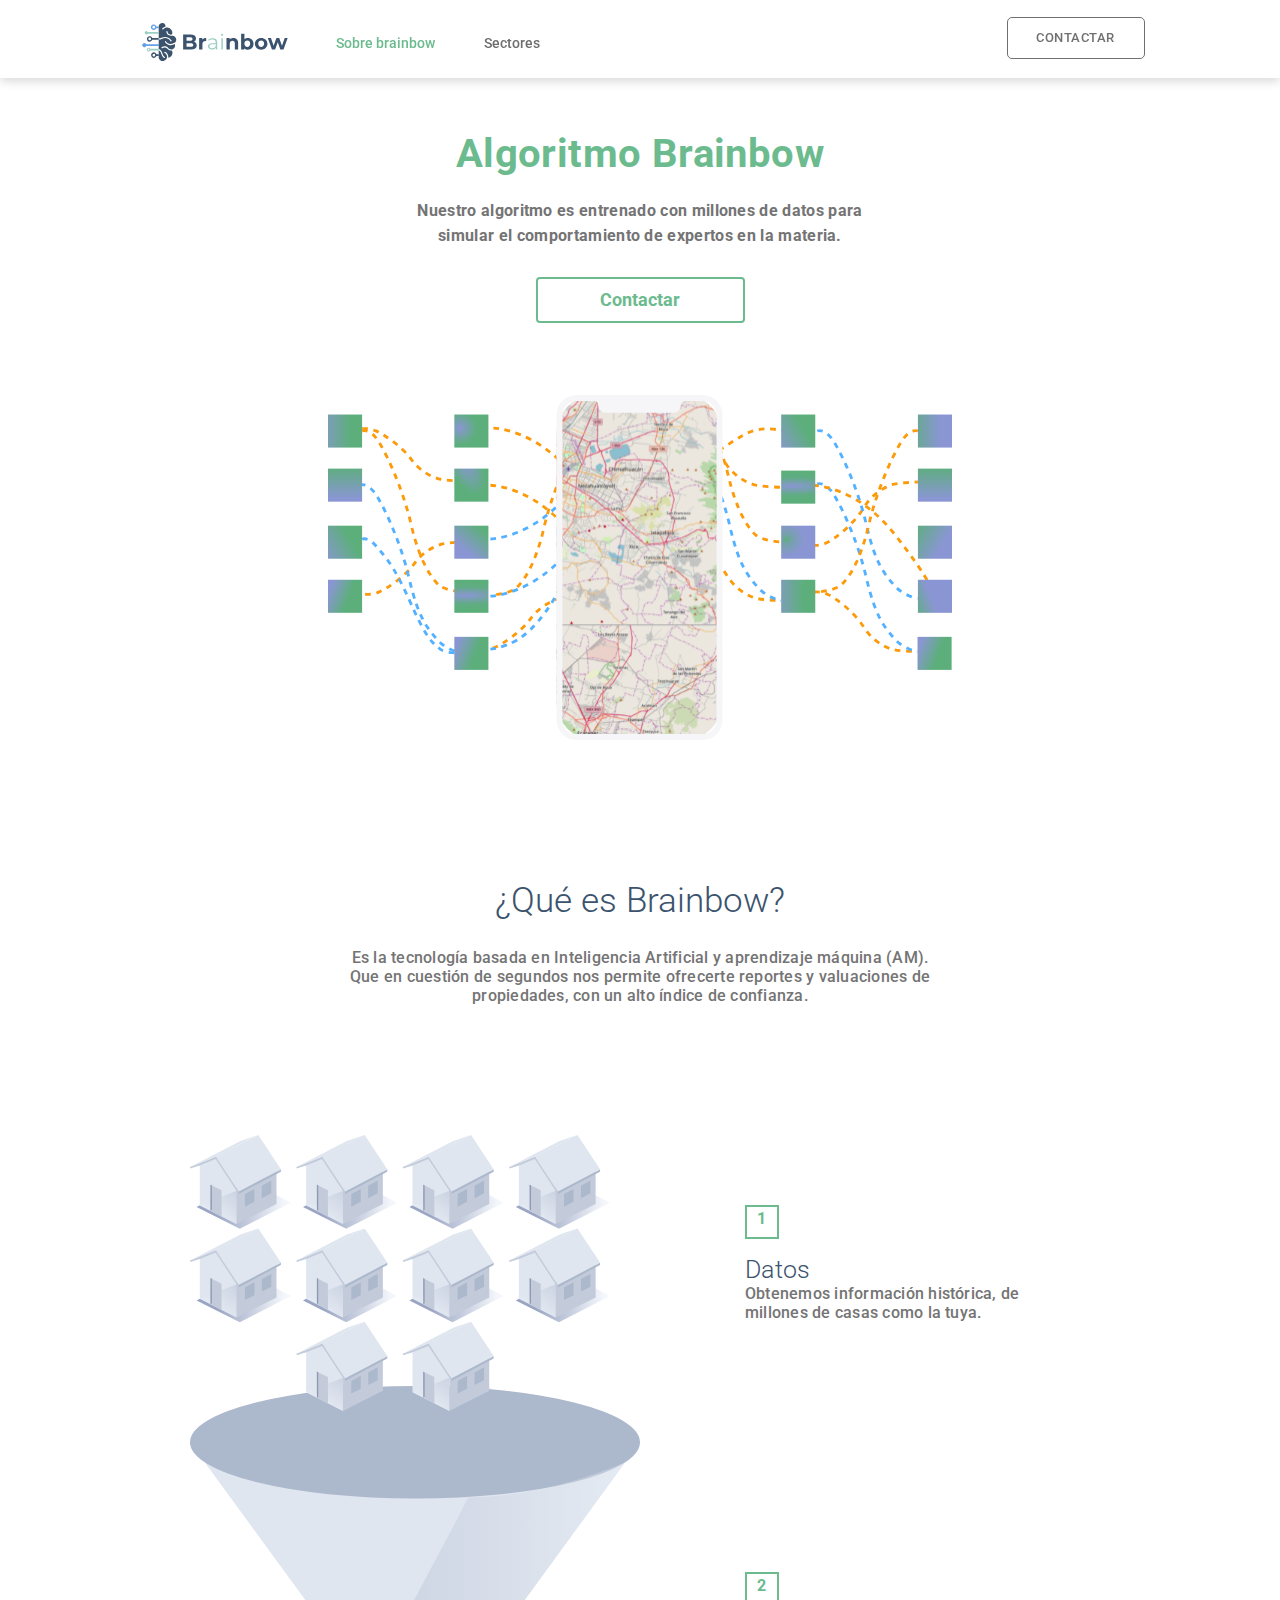
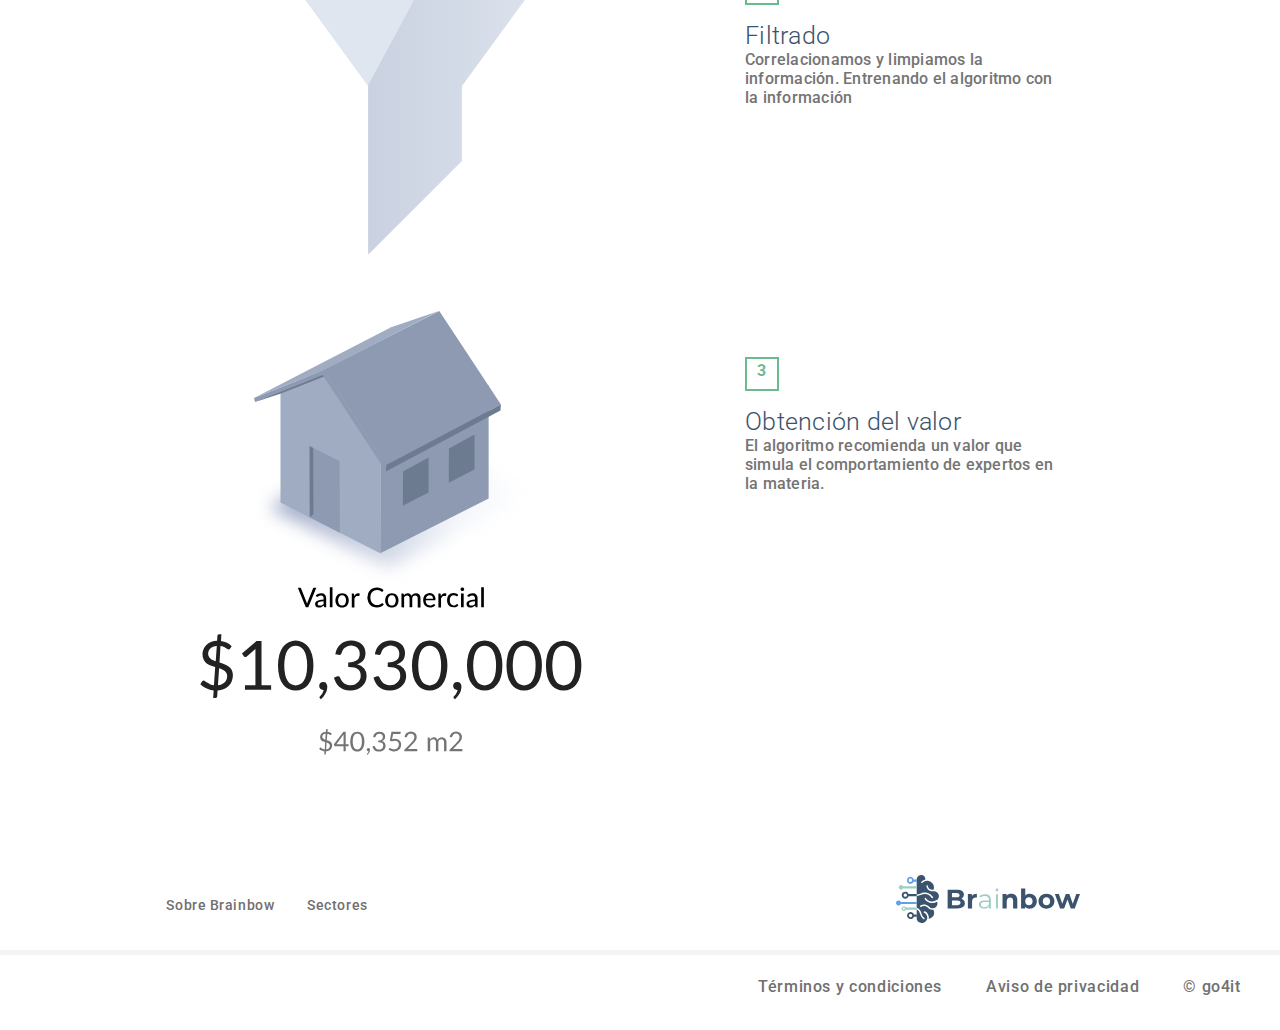
==== about.html @ 10ae3e59 "Quitar comas" ====
﻿<!DOCTYPE html>
<html lang="en">
  <head>

    <title>Brainbow</title>
      <link rel="icon" href="img/logo_iconob.ico">

    <!-- Required meta tags -->
    <meta charset="utf-8">
    <meta name="viewport" content="width=device-width, initial-scale=1, shrink-to-fit=no">

    <!-- Bootstrap CSS -->
    <link rel="stylesheet" href="https://maxcdn.bootstrapcdn.com/bootstrap/4.0.0/css/bootstrap.min.css" integrity="sha384-Gn5384xqQ1aoWXA+058RXPxPg6fy4IWvTNh0E263XmFcJlSAwiGgFAW/dAiS6JXm" crossorigin="anonymous">
    <link rel="stylesheet" href="css/about.css">
    <link href="https://fonts.googleapis.com/css?family=Roboto:300,500,700&display=swap" rel="stylesheet">
    <link href="https://fonts.googleapis.com/icon?family=Material+Icons" rel="stylesheet">

    <!-- Optional JavaScript -->
    <!-- jQuery first, then Popper.js, then Bootstrap JS -->
    <script src="https://code.jquery.com/jquery-3.2.1.slim.min.js" integrity="sha384-KJ3o2DKtIkvYIK3UENzmM7KCkRr/rE9/Qpg6aAZGJwFDMVNA/GpGFF93hXpG5KkN" crossorigin="anonymous"></script>
    <script src="https://cdnjs.cloudflare.com/ajax/libs/popper.js/1.12.9/umd/popper.min.js" integrity="sha384-ApNbgh9B+Y1QKtv3Rn7W3mgPxhU9K/ScQsAP7hUibX39j7fakFPskvXusvfa0b4Q" crossorigin="anonymous"></script>
    <script src="https://maxcdn.bootstrapcdn.com/bootstrap/4.0.0/js/bootstrap.min.js" integrity="sha384-JZR6Spejh4U02d8jOt6vLEHfe/JQGiRRSQQxSfFWpi1MquVdAyjUar5+76PVCmYl" crossorigin="anonymous"></script>
    <script type="text/javascript" src="js/brainbow.js"></script>

  </head>
  <body>
    <nav class="navbar navbar-expand-lg tamaño-renglon-1">
        <a href="index.html"><img src="img/logo_brainbow.svg" class="img-responsive navbar-brand logo"></a>
        <button class="btn navbar-toggler boton-menu" type="button" data-toggle="collapse" data-target="#navbarCollapsible">
        <i class="material-icons"> menu </i>
        </button>
        <div class="collapse navbar-collapse" id="navbarCollapsible">
          <ul class="navbar-nav  menu">
            <li class="nav-item posicion-item">
              <a href="about.html" class="nav-link  texto-menu t1m text-nowrap" style="color:#6CBB8E;">Sobre <span class="tmbl">brainbow</span></a>
            </li>
            <li class="nav-item posicion-item">
              <a href="sectores.html" class="nav-link texto-menu text-nowrap">Sectores <span class="t2mi tmbl">empresariales</span></a>
            </li>
            <a href="contacto.html" class="contactar">Contactar</a>
            <img src="img/logo_brainbow_blanco.png" class="logo-blanco">
            <button class="btn boton2-menu" role="link" onclick="window.location='contacto.html'">CONTACTAR</button>
          </ul>
        </div>
    </nav>

    <div class="container contenedor">
      <div class="row text-center">
        <div class="col-xs-12 col-sm-12 col-md-12 col-lg-12 col-xl-12">
          <p class="texto1-about">Algoritmo Brainbow</p>
          <p class="texto2-about">Nuestro algoritmo es entrenado con millones de datos para simular el comportamiento de expertos en la materia.</p>
          <button id="boton1-about" class="btn boton1-about" role="link" onclick="window.location='contacto.html'">Contactar</button>
        </div>
        <div class="col-xs-12 col-sm-12 col-md-12 col-lg-12 col-xl-12 pl-1 pr-1">
          <img src="img/algoritmo1.svg" class="img-responsive imagen1-about">
          <img src="img/algoritmo2.svg" class="img-responsive imagen1-2-about">
        </div>
        <div class="col-xs-12 col-sm-12 col-md-12 col-lg-12 col-xl-12">
          <p class="texto3-about">¿Qué es Brainbow?</p>
          <p class="texto4-about">Es la tecnología basada en Inteligencia Artificial y aprendizaje máquina (AM). Que en cuestión de segundos nos permite ofrecerte reportes y valuaciones de propiedades, con un alto índice de confianza.</p>
        </div>
        <div class="row" style="width:100%; margin-top:114px;">
          <div class="col-lg-6 col-md-6 col-sm-12 columna1">
            <img src="img/Recurso29.svg" class="img-responsive imagen2-about">
            <img src="img/Recurso28.svg" class="img-responsive imagen2-2-about">
            <img src="img/Recurso30.svg" class="img-responsive imagen3-about">
            <img src="img/Recurso27.svg" class="img-responsive imagen3-2-about">
            <img src="img/Recurso26.svg" class="img-responsive imagen4-about">
          </div>
          <div class="col-lg-6 col-md-6 col-sm-12 columna2">
            <p class="num-about">1</p>
            <p class="textonum"><span class="titulonum">Datos<br></span>Obtenemos información histórica, de millones de casas como la tuya.</p>
            <p class="num-about">2</p>
            <p class="textonum txn3"><span class="titulonum">Filtrado<br></span>Correlacionamos y limpiamos la información. Entrenando el algoritmo con la información</p>
            <p class="num-about">3</p>
            <p class="textonum txn4" style="margin-bottom:0;"><span class="titulonum">Obtención del valor<br></span>El algoritmo recomienda un valor que simula el comportamiento de expertos en la materia.</p>
          </div>
        </div>
      </div>
    </div>

    <div class="seccion7">
      <a href="about.html" class="texto1-seccion7 links-footer">Sobre Brainbow</a>
      <a href="sectores.html" class="texto2-seccion7 links-footer">Sectores</a>
      <a href="index.html" class="logo-seccion7"><img src="img/logo_brainbow.svg"></a>
    </div>

    <footer class="footer-brainbow">
      <a href="index.html" class="texto1-footer links-footer">Términos y condiciones</a>
      <a href="https://go4it.mx/Aviso%20de%20Privacidad%20Devising%20Solutions%20SAPI%20de%20CV.PDF" class="texto2-footer links-footer">Aviso de privacidad</a>
      <a href="https://go4it.mx/" class="texto3-footer links-footer">© go4it</a>
    </footer>


  </body>
</html>
---- css/about.css ----
/*navegación*/

.tamaño-renglon-1{
  position: fixed;
  height: 78px;
  padding-top: 13px;
  width: 100%;
  z-index: 2010;
  background: #FFFFFF 0% 0% no-repeat padding-box;
  box-shadow: 0px 3px 10px #00000029;
  opacity: 1;
  padding-left: 19%;
}

.logo{
  margin-left: 19%;
  height: 48px;
  width: 158px;
  display: flex;
}


.menu{
  font-size: 14px;
  margin-left: 4%;
  padding-bottom: 4px;
}

.texto-menu{
  color:#6E6E6E;
  margin-top: 3px;
  padding-right: 33px;
  font-family: 'Roboto', sans-serif;
  font-weight: 500;
}

.texto-menu:hover{
  color: #6CBB8E;
}

.texto-menu:active{
  color: #707070;
}

.texto-menu:focus{
  text-decoration: underline;
  color: #6CBB8E;
}

.nav-seleccion{
  color: #C7624A;
}

.nav-seleccion:hover{
  color: #C7624A;
}

.posicion-item{
  margin-top: 5px;
  padding-right: 33px;
}

.boton-menu{
  position: absolute;
  left: 10%;
}

.boton2-menu{
  position: absolute;
  margin-left: 39%;
  border: 1px solid #707070;
  border-radius: 5px;
  width: 138px;
  height: 42px;
  text-align: center;
  letter-spacing: 0.52px;
  color: #707070;
  text-transform: uppercase;
  opacity: 1;
  background: #FFFFFF 0% 0% no-repeat padding-box;
  font-size: 13px;
  font-family: 'Roboto', sans-serif;
  font-weight: 500;
}

.boton2-menu:hover{
  background: #DEDEDE 0% 0% no-repeat padding-box;
  color: #707070;
}

.boton2-menu:active{
  background: #FFFFFF 0% 0% no-repeat padding-box;
  border: 1px solid #707070;
}

.boton2-menu:focus{
  background: #FFFFFF 0% 0% no-repeat padding-box;
  border: 2px solid #6CBB8E;
}

.contactar{
  display: none;
}

.logo-blanco{
  display: none;
}

/*contenedor*/

.contenedor{
  max-width: 900px;
  padding-top: 130px;
}

.texto1-about{
  font-size: 40px;
  font-family: 'Roboto', sans-serif;
  font-weight: 700;
  letter-spacing: 0.4px;
  line-height: 47px;
  color: #6CBB8E;
  opacity: 1;
}

.texto2-about{
  font-size: 16px;
  font-family: 'Roboto', sans-serif;
  font-weight: 700;
  letter-spacing: 0.32px;
  line-height: 25px;
  color: #747474;
  opacity: 1;
  padding-left: 200px;
  padding-right: 200px;
  margin-top: 21px;
}

.boton1-about{
  width: 209px;
  height: 46px;
  border: 2px solid #6CBB8E;
  border-radius: 4px;
  background-color: white;
  font-size: 18px;
  font-weight: 700;
  font-family: 'Roboto', sans-serif;
  line-height: 10px;
  letter-spacing: 0;
  color: #6CBB8E;
  margin-top: 13px;
  opacity: 1;
}

.boton1-about:hover{
  background: #6CBB8E 0% 0% no-repeat padding-box;
  color: #FFFFFF;
}

.boton1-about:active{
  background: #FFFFFF 0% 0% no-repeat padding-box;
  border: 2px solid #6CBB8E;
  color: #6CBB8E;
}

.boton1-about:focus{
  border: 2px solid #6CBB8E;
  background: #FFFFFF 0% 0% no-repeat padding-box;
  color: #6CBB8E;
}

.imagen1-about{
  height: 345px;
  margin-top: 72px;
}


.texto3-about{
  font-size: 35px;
  font-family: 'Roboto', sans-serif;
  font-weight: 300;
  line-height: 50px;
  letter-spacing: 0;
  color: #3B536D;
  margin-top: 136px;
  opacity: 1;
}

.texto4-about{
  font-size: 16px;
  font-family: 'Roboto', sans-serif;
  font-weight: 500;
  line-height: 19px;
  letter-spacing: 0.24px;
  color: #747474;
  padding-left: 130px;
  padding-right: 130px;
  margin-top: 22px;
  opacity: 1;
}

.imagen2-about{
  position: static;
  width: 100%;
  z-index: 2001;
}

.imagen3-about{
  position: absolute;
  width: 100%;
  margin-top: -25px;
  z-index: -1;
}

.imagen4-about{
  width: 100%;
  margin-top: 500px;
  margin-bottom: 100px;
}

.num-about{
  border: 2px solid #6CBB8E;
  text-align: center;
  font-size: 16px;
  font-weight: 700;
  font-family: 'Roboto', sans-serif;
  line-height: 23px;
  letter-spacing: 0;
  color: #6CBB8E;
  width: 33.5px;
  height: 33.5px;
  opacity: 1;
}

.titulonum{
  text-align: left;
  font-size: 25px;
  font-weight: 300;
  font-family: 'Roboto', sans-serif;
  line-height: 29px;
  letter-spacing: 0.25px;
  color: #3B536D;
  opacity: 1;
}

.textonum{
  text-align: left;
  font-size: 16px;
  font-weight: 500;
  font-family: 'Roboto', sans-serif;
  line-height: 19px;
  letter-spacing: 0.24px;
  color: #747474;
  opacity: 1;
  margin-bottom: 250px;
}

.columna2{
  padding-left: 120px;
  margin-top:70px;
  padding-right: 10px;
}

.imagen1-2-about{
  display: none;
}

.imagen2-2-about{
  display: none;
}

.imagen3-2-about{
  display: none;
}

/*seccion7*/

.seccion7{
  position: static;
  height: 80px;
  border-bottom: solid 5px;
  border-color: #F2F5F4;
}

.texto1-seccion7{
  position: absolute;
  margin-left: 21%;
  margin-top: 20px;
  font-size:14px;
  font-weight: 500;
  font-family: 'Roboto', sans-serif;
  letter-spacing: 0.56px;
  color: #707070;
  opacity: 1;
  z-index: 2001;
}

.texto2-seccion7{
  position: absolute;
  margin-left: 30%;
  margin-top: 20px;
  font-size:14px;
  font-weight: 500;
  font-family: 'Roboto', sans-serif;
  letter-spacing: 0.56px;
  color: #707070;
  opacity: 1;
  z-index: 2002;
}

.logo-seccion7{
  margin-left: 66%;
  margin-top: 20px;
  height: 48px;
  width: 158px;
  display: flex;

}

/*footer*/

.footer-brainbow{
  position: static;
  height: 75px;
  padding-top: 20px;
  padding-left: 1020px;
}

.texto1-footer{
  font-size: 16px;
  font-family: 'Roboto', sans-serif;
  font-weight: 500;
  letter-spacing: 0.64px;
  color: #707070;
  opacity: 1;
  margin-right: 40px;
}

.texto2-footer{
  font-size: 16px;
  font-family: 'Roboto', sans-serif;
  font-weight: 500;
  letter-spacing: 0.64px;
  color: #707070;
  opacity: 1;
  margin-right: 40px;
  text-decoration: none;
}

.texto3-footer{
  font-size: 16px;
  font-family: 'Roboto', sans-serif;
  font-weight: 500;
  letter-spacing: 0.64px;
  color: #707070;
  opacity: 1;
}

.links-footer:hover{
  color: #6CBB8E;
}

.links-footer:active{
  color: #707070;
  text-decoration: none;
}

.links-footer:focus{
  text-decoration: underline;
  color: #6CBB8E;
}


@media only screen and (max-width:1919px) and (min-width:992px){

  /*navegación*/

  .tamaño-renglon-1{
    padding-left: 9%;
  }

  .logo{
    margin-left: 12%;
  }

  .boton-menu{
    position: absolute;
    left: 50%;
  }

  .t2mi{
    display: none;
  }

  .boton2-menu{
    margin-left: 53%;
    border: 1px solid #707070;
    border-radius: 5px;
    width: 138px;
    height: 42px;
  }

  .contactar{
    display: none;
  }

  .logo-blanco{
    display: none;
  }

  /*contenedor*/

  .imagen1-2-about{
    display: none;
  }

  .imagen2-2-about{
    display: none;
  }

  .imagen3-2-about{
    display: none;
  }

  /*seccion7*/

  .seccion7{
    position: static;
    height: 80px;
    border-bottom: solid 5px;
    border-color: #F2F5F4;
  }

  .texto1-seccion7{
    position: absolute;
    margin-left: 13%;
    margin-top: 20px;
    font-size:14px;
    font-weight: 500;
    font-family: 'Roboto', sans-serif;
    letter-spacing: 0.56px;
    color: #707070;
    opacity: 1;
    z-index: 2001;
  }

  .texto2-seccion7{
    position: absolute;
    margin-left: 24%;
    margin-top: 20px;
    font-size:14px;
    font-weight: 500;
    font-family: 'Roboto', sans-serif;
    letter-spacing: 0.56px;
    color: #707070;
    opacity: 1;
    z-index: 2002;
  }

  .logo-seccion7{
    margin-left: 70%;
    margin-top: 20px;
    height: 48px;
    width: 158px;
    display: flex;

  }

  /*footer*/

  .footer-brainbow{
    padding-left: 758px;
  }

}


@media only screen and (max-width:991px) and (min-width:576px){

  /*navegación*/

  .tamaño-renglon-1{
    padding-left: 10%;
  }

  .logo{
    margin-left: 0%;
  }

  .menu{
    position: absolute;
    margin-left: -80px;
    margin-right: 30px;
    margin-top: 11px;
    background-color: #203348;
    width: 100vh;
    min-height: 100vh;
  }

  .texto-menu{
    padding-right: 0;
    font-family: 'Rubik', sans-serif;
    font-weight: 300;
    font-size: 33px;
    margin-left: 175px;
    margin-top: 30px;
    letter-spacing: 0.35px;
    color: #FFFFFF;
  }

  .t1m{
    margin-top: 200px;
  }

  .tmbl{
    font-weight: 700;
  }



  .boton-menu{
    left: 80%;
  }


  .icono-bm{
    color: #747474;
    width: 20px;
    height: 20px;
  }

  .icono-bc{
    color: #747474;
    width: 20px;
    height: 20px;
  }

  .boton2-menu{
    display: none;
  }

  .contactar{
    display: block;
    text-align: left;
    text-decoration: underline;
    font-size: 35px;
    font-family: 'Roboto', sans-serif;
    font-weight: 300;
    letter-spacing: 0.35px;
    color: #FFFFFF;
    margin-left: 175px;
    margin-top: 32px;
    opacity: 1;
  }

  .logo-blanco{
    display: block;
    width: 142px;
    height: 70px;
    margin-left: 320px;
    margin-top: 300px;
  }

  /*contenedor*/

  .columna1{
    padding-left: 100px;
  }

  .columna2{
    padding-left: 140px;
    margin-top:0px;
    padding-right: 25px;
  }

  .imagen3-about{
    position: absolute;
    width: 80%;
    margin-top: -25px;
    z-index: -1;
    margin-left: -70px;
  }

  .imagen4-about{
    width: 70%;
    margin-top: 420px;
    margin-bottom: 100px;
  }

  .textonum{
    margin-bottom: 120px;
  }

  .imagen2-2-about{
    display: none;
  }

  .imagen3-2-about{
    display: none;
  }

  .imagen1-2-about{
    display: none;
  }

  /*seccion7*/

  .seccion7{
    position: static;
    height: 80px;
    border-bottom: solid 5px;
    border-color: #F2F5F4;
  }

  .texto1-seccion7{
    position: absolute;
    margin-left: 12%;
    margin-top: 28px;
    font-size:14px;
    font-weight: 500;
    font-family: 'Roboto', sans-serif;
    letter-spacing: 0.56px;
    color: #707070;
    opacity: 1;
    z-index: 2001;
  }

  .texto2-seccion7{
    position: absolute;
    margin-left: 30%;
    margin-top: 28px;
    font-size:14px;
    font-weight: 500;
    font-family: 'Roboto', sans-serif;
    letter-spacing: 0.56px;
    color: #707070;
    opacity: 1;
    z-index: 2002;
  }

  .logo-seccion7{
    margin-left: 60%;
    margin-top: 21px;
    height: 38px;
    width: 141px;
    position: absolute;
  }


  /*footer*/

  .footer-brainbow{
    padding-left: 90px;
  }

}

@media only screen and (max-width:575px){

  .tamaño-renglon-1{
    height: 46px;
    padding-top: 4px;
    width: 100%;
    padding-left: 0;
  }

  .logo{
    margin-left: 12%;
    height: 43px;
    width: 100px;
  }

  .menu{
    margin-left: -5;
    margin-right: 30px;
    background-color: #203348;
    width: 100vh;
    min-height: 100vh;
  }

  .texto-menu{
    font-weight: 300;
    font-size: 20px;
    margin-left: 4%;
    margin-top: 10px;
    color: #FFFFFF;
  }

  .t1m{
    margin-top: 100px;
  }

  .t1mi{
    display: block;
  }

  .tmbl{
    font-weight: 700;
  }

  .boton-menu{
    position: absolute;
    left: 81%;
    margin-top: 4px;
    color: #747474;
  }


  .boton2-menu{
    display: none;
  }

  .contactar{
    display: block;
    text-align: left;
    text-decoration: underline;
    font-size: 20px;
    font-family: 'Roboto', sans-serif;
    font-weight: 300;
    letter-spacing: 0.35px;
    color: #FFFFFF;
    margin-left: 4%;
    margin-top: 20px;
    opacity: 1;
  }

  .logo-blanco{
    display: block;
    width: 135px;
    height: 70px;
    margin-left: 120px;
    margin-top: 300px;
  }

  /*contenedor*/

  .contenedor{
    position: relative;
    max-width: 100%;
    padding-top: 90px;
  }

  .texto1-about{
    font-size: 25px;
    letter-spacing: 0.25px;
    line-height: 29px;

  }

  .texto2-about{
    font-size: 14px;
    letter-spacing: 0.28px;
    line-height: 16px;
    padding-left: 20px;
    padding-right: 20px;
    margin-top: 21px;
  }

  .boton1-about{
    position: absolute;
    margin-top: 320px;
    margin-left: -100px;
  }

  .imagen1-about{
    display:none;
  }

  .imagen1-2-about{
    display: block;
    height: 240px;
    margin-top: 50px;
    margin-left: 40px;
  }


  .texto3-about{
    font-size: 20px;
    margin-top: 136px;
  }

  .texto4-about{
    font-size: 14px;
    line-height: 16px;
    letter-spacing: 0.21px;
    padding-left: 30px;
    padding-right: 30px;
    margin-top: 22px;
  }

  .imagen2-about{
    display: none;
  }

  .imagen3-about{
    display: none;
  }

  .imagen4-about{
    width: 40%;
    margin-top: 0px;
    margin-bottom: 100px;
  }

  .imagen2-2-about{
    display: block;
    width: 70%;
    margin-bottom: 250px;
    z-index: 2001;
    margin-left: 50px;
  }

  .imagen3-2-about{
    display: block;
    width: 70%;
    margin-top: 0px;
    margin-bottom: 250px;
    z-index: -1;
    margin-left: 50px;
  }

  .num-about{
    width: 33.5px;
    height: 33.5px;
    margin-left: 105px;
    opacity: 1;
  }

  .titulonum{
    text-align: center;
    font-size: 25px;
    font-weight: 300;
    font-family: 'Roboto', sans-serif;
    line-height: 29px;
    letter-spacing: 0.25px;
    color: #3B536D;
    opacity: 1;
  }

  .textonum{
    text-align: center;
    font-size: 16px;
    font-weight: 500;
    font-family: 'Roboto', sans-serif;
    line-height: 19px;
    letter-spacing: 0.24px;
    color: #747474;
    opacity: 1;
    margin-bottom: 340px;
  }

  .txn3{
    margin-bottom: 280px;
  }

  .columna2{
    position: absolute;
    padding-left: 80px;
    margin-top:155px;
    padding-right: 50px;
  }


  .columna1{
    margin-left: 45px;
    margin-bottom: 200px;
  }


  /*seccion7*/

  .seccion7{
    position: static;
    height: 170px;
    border-bottom: solid 5px;
    border-color: #F2F5F4;
  }

  .texto1-seccion7{
    position: absolute;
    margin-left: 9%;
    margin-top: 93px;
    font-size:14px;
    font-weight: 500;
    font-family: 'Roboto', sans-serif;
    letter-spacing: 0.56px;
    color: #707070;
    opacity: 1;
    z-index: 2001;
  }

  .texto2-seccion7{
    position: absolute;
    margin-left: 9%;
    margin-top: 125px;
    font-size:14px;
    font-weight: 500;
    font-family: 'Roboto', sans-serif;
    letter-spacing: 0.56px;
    color: #707070;
    opacity: 1;
    z-index: 2002;
  }

  .logo-seccion7{
    position: absolute;
    margin-left: -7%;
    margin-top: 29px;
    height: 48px;
    width: 141px;

  }



  /*footer*/

  .footer-brainbow{
    height: 170px;
    padding-left: 0px;
  }

  .texto1-footer{
    position: absolute;
    margin-right: 0;
    margin-left: 9%;
  }

  .texto2-footer{
    position: absolute;
    margin-right: 0;
    margin-left: 9%;
    margin-top: 30px;
  }

  .texto3-footer{
    font-size: 16px;
    font-family: 'Roboto', sans-serif;
    font-weight: 500;
    letter-spacing: 0.64px;
    color: #707070;
    opacity: 1;
  }

  .texto3-footer{
    position: absolute;
    margin-left: 75%;
    margin-top: 95px;
  }

}


@media only screen and (max-width:320px){

  .textonum{
    text-align: center;
    font-size: 16px;
    font-weight: 500;
    font-family: 'Roboto', sans-serif;
    line-height: 19px;
    letter-spacing: 0.24px;
    color: #747474;
    opacity: 1;
    margin-bottom: 300px;
  }

  .txn3{
    margin-bottom: 220px;
  }

  .columna2{
    margin-top: 120px;
  }

}
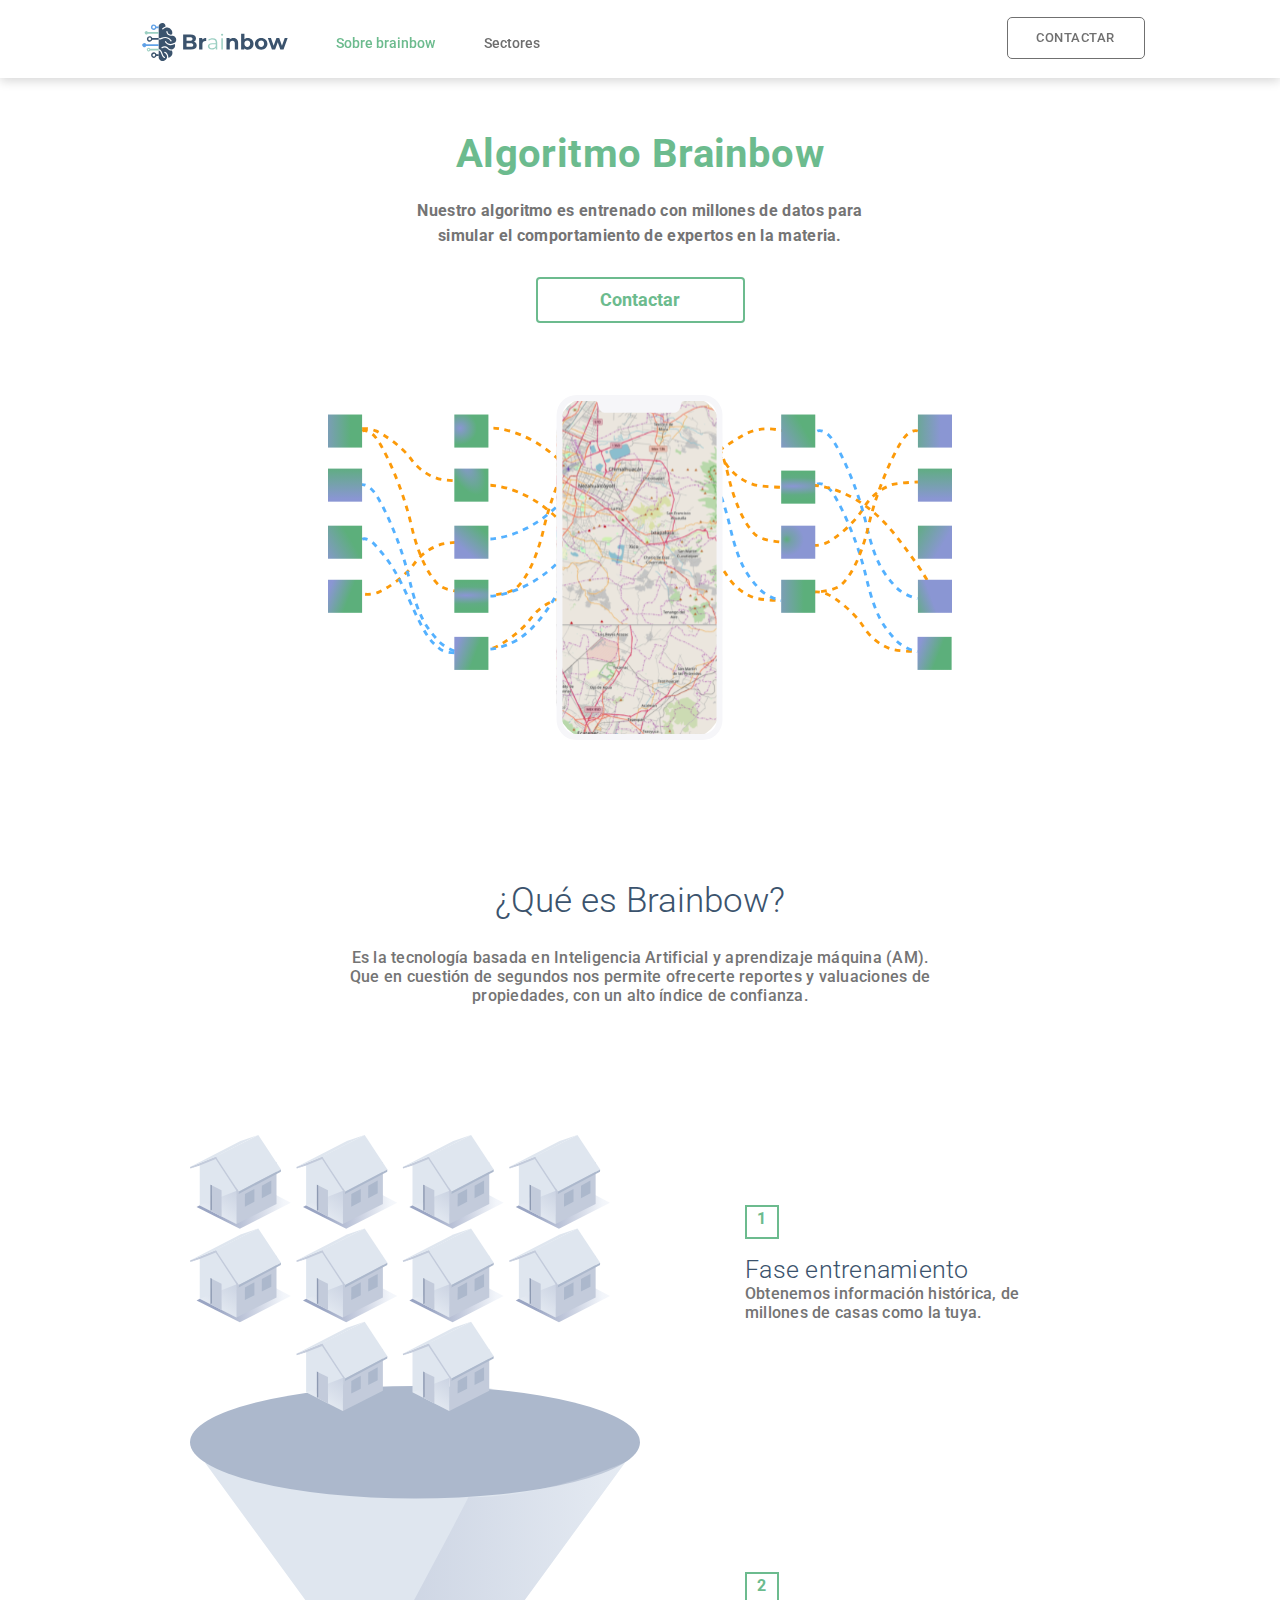
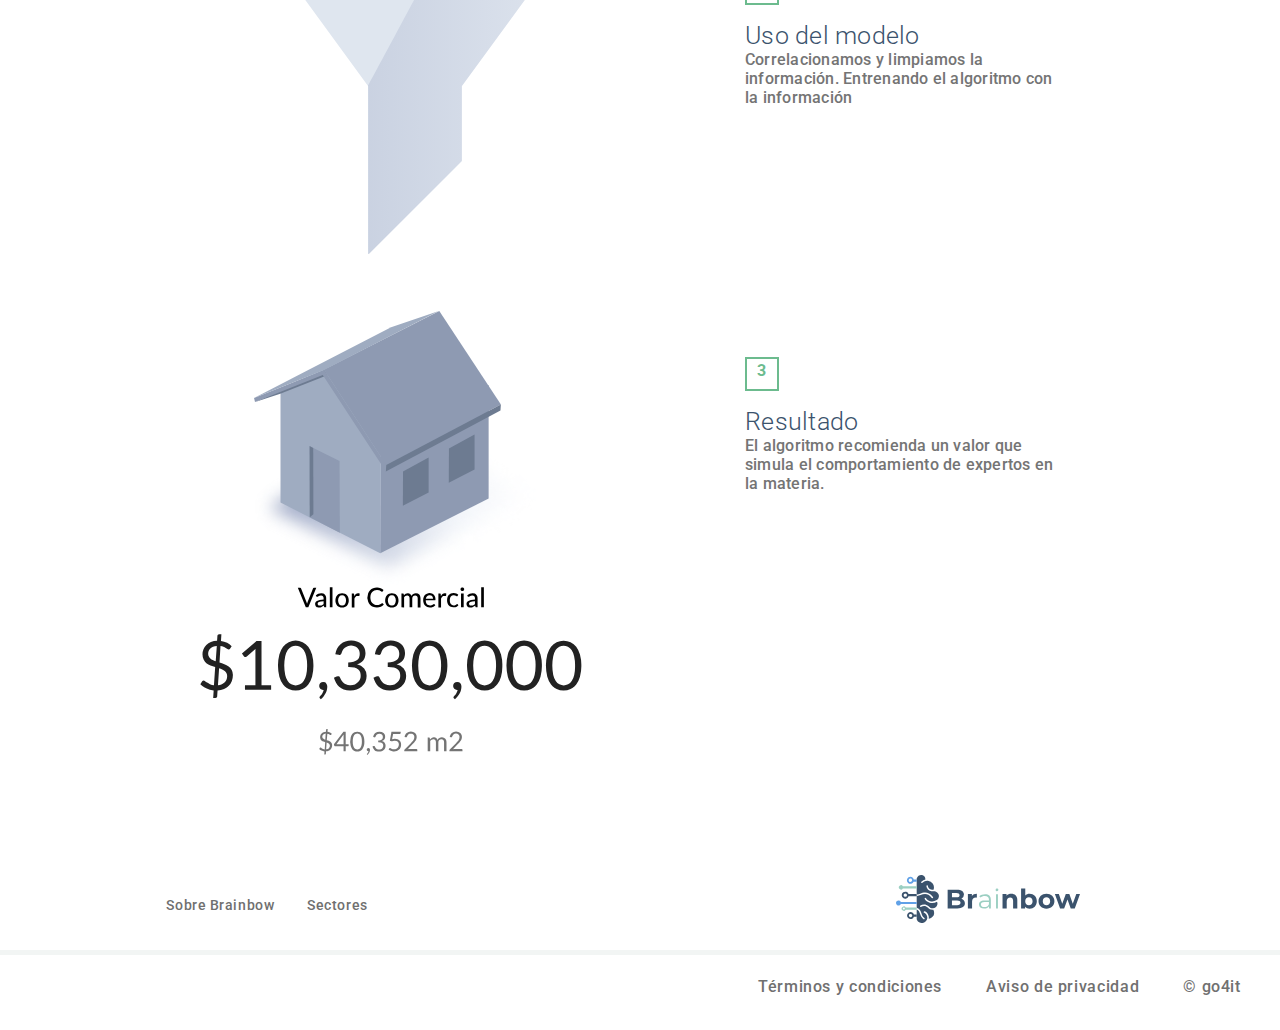
==== commit d1c61332: "Cambiar fases" ====
--- a/about.html
+++ b/about.html
@@ -69,11 +69,11 @@
           </div>
           <div class="col-lg-6 col-md-6 col-sm-12 columna2">
             <p class="num-about">1</p>
-            <p class="textonum"><span class="titulonum">Datos<br></span>Obtenemos información histórica, de millones de casas como la tuya.</p>
+            <p class="textonum"><span class="titulonum">Fase entrenamiento<br></span>Obtenemos información histórica, de millones de casas como la tuya.</p>
             <p class="num-about">2</p>
-            <p class="textonum txn3"><span class="titulonum">Filtrado<br></span>Correlacionamos y limpiamos la información. Entrenando el algoritmo con la información</p>
+            <p class="textonum txn3"><span class="titulonum">Uso del modelo<br></span>Correlacionamos y limpiamos la información. Entrenando el algoritmo con la información</p>
             <p class="num-about">3</p>
-            <p class="textonum txn4" style="margin-bottom:0;"><span class="titulonum">Obtención del valor<br></span>El algoritmo recomienda un valor que simula el comportamiento de expertos en la materia.</p>
+            <p class="textonum txn4" style="margin-bottom:0;"><span class="titulonum">Resultado<br></span>El algoritmo recomienda un valor que simula el comportamiento de expertos en la materia.</p>
           </div>
         </div>
       </div>
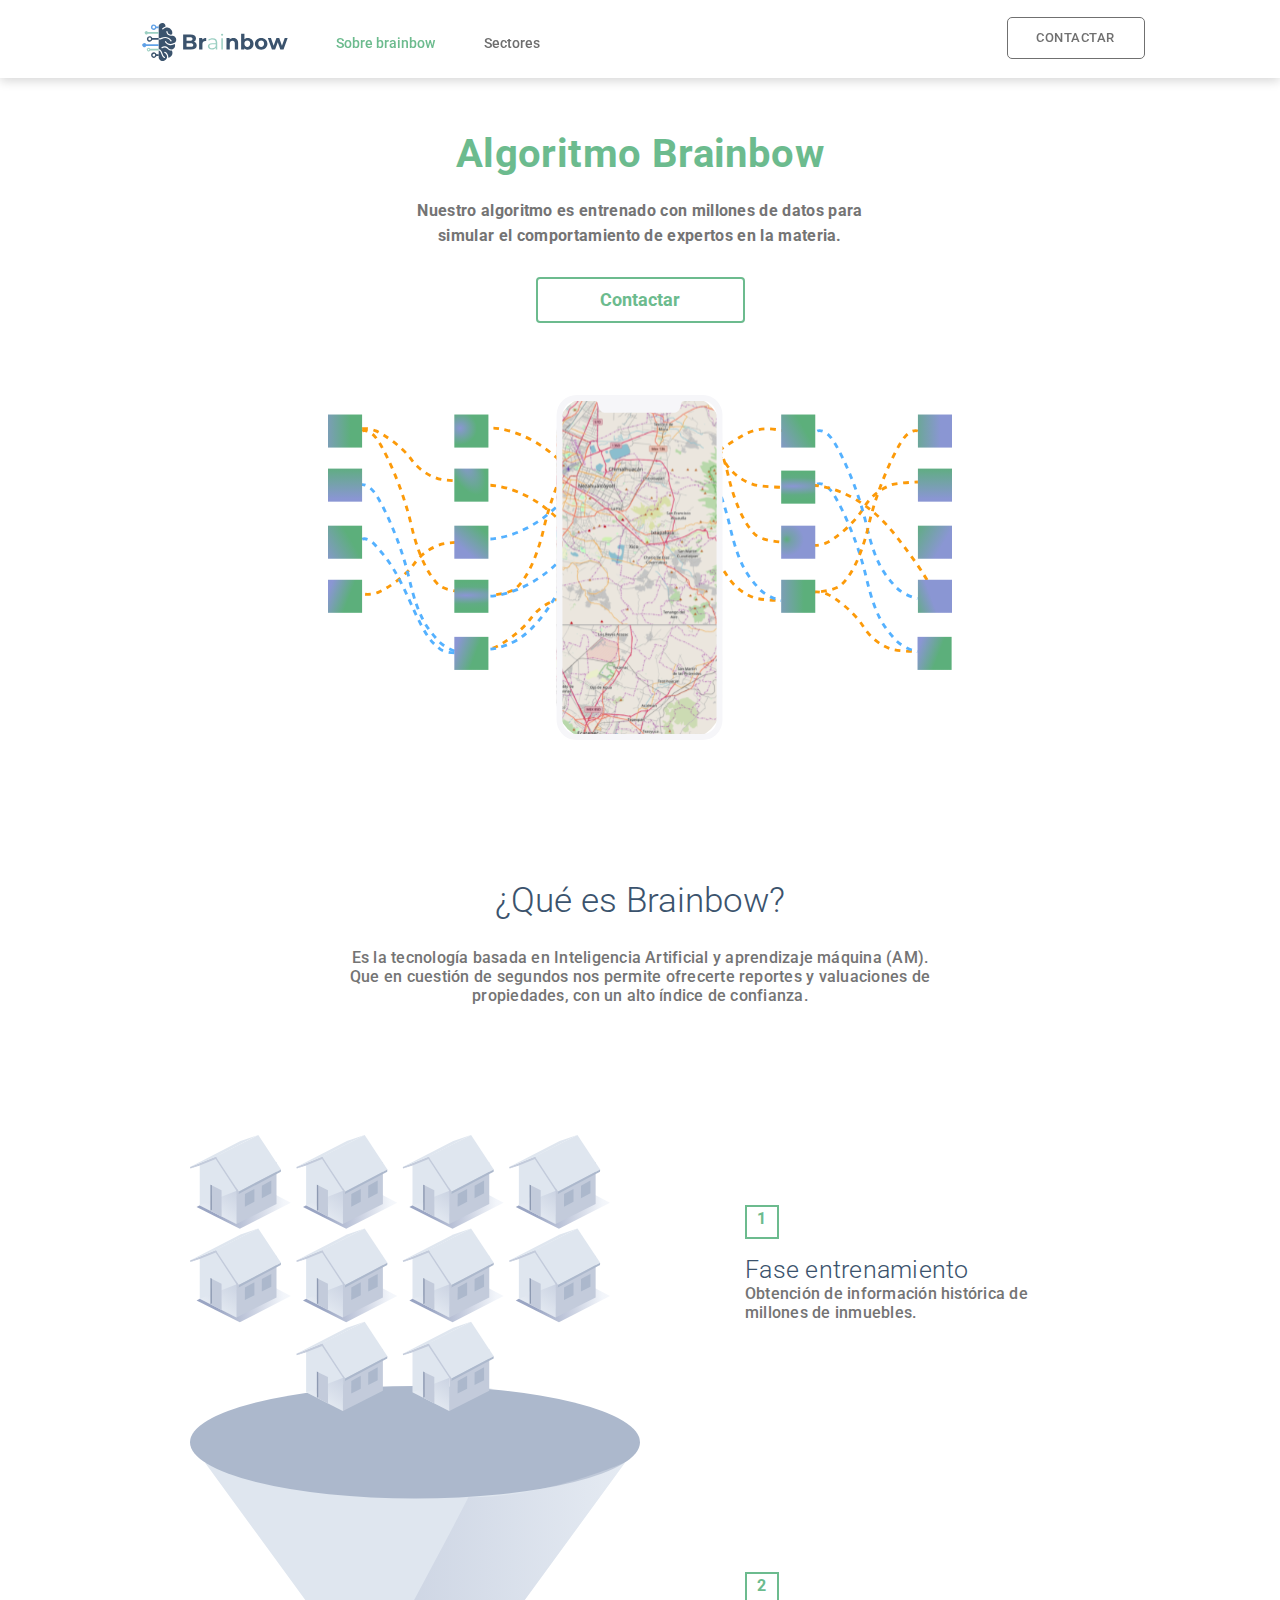
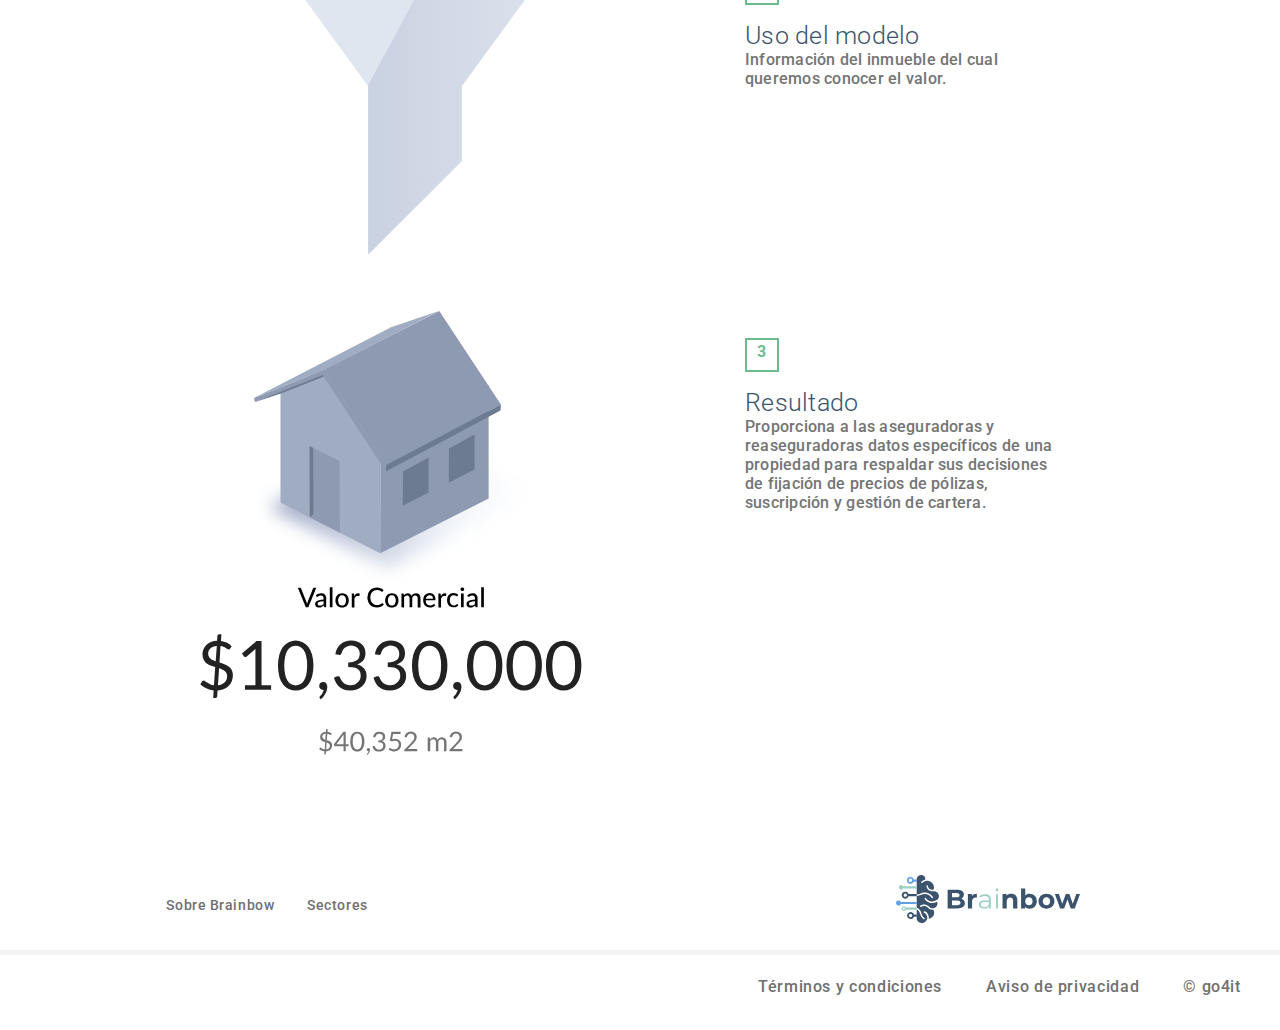
==== commit 57739f34: "Se cambió la descripción" ====
--- a/about.html
+++ b/about.html
@@ -69,11 +69,11 @@
           </div>
           <div class="col-lg-6 col-md-6 col-sm-12 columna2">
             <p class="num-about">1</p>
-            <p class="textonum"><span class="titulonum">Fase entrenamiento<br></span>Obtenemos información histórica, de millones de casas como la tuya.</p>
+            <p class="textonum"><span class="titulonum">Fase entrenamiento<br></span>Obtención de información histórica de millones de inmuebles.</p>
             <p class="num-about">2</p>
-            <p class="textonum txn3"><span class="titulonum">Uso del modelo<br></span>Correlacionamos y limpiamos la información. Entrenando el algoritmo con la información</p>
+            <p class="textonum txn3"><span class="titulonum">Uso del modelo<br></span>Información del inmueble del cual queremos conocer el valor.</p>
             <p class="num-about">3</p>
-            <p class="textonum txn4" style="margin-bottom:0;"><span class="titulonum">Resultado<br></span>El algoritmo recomienda un valor que simula el comportamiento de expertos en la materia.</p>
+            <p class="textonum txn4" style="margin-bottom:0;"><span class="titulonum">Resultado<br></span>Proporciona a las aseguradoras y reaseguradoras datos específicos de una propiedad para respaldar sus decisiones de fijación de precios de pólizas, suscripción y gestión de cartera.</p>
           </div>
         </div>
       </div>
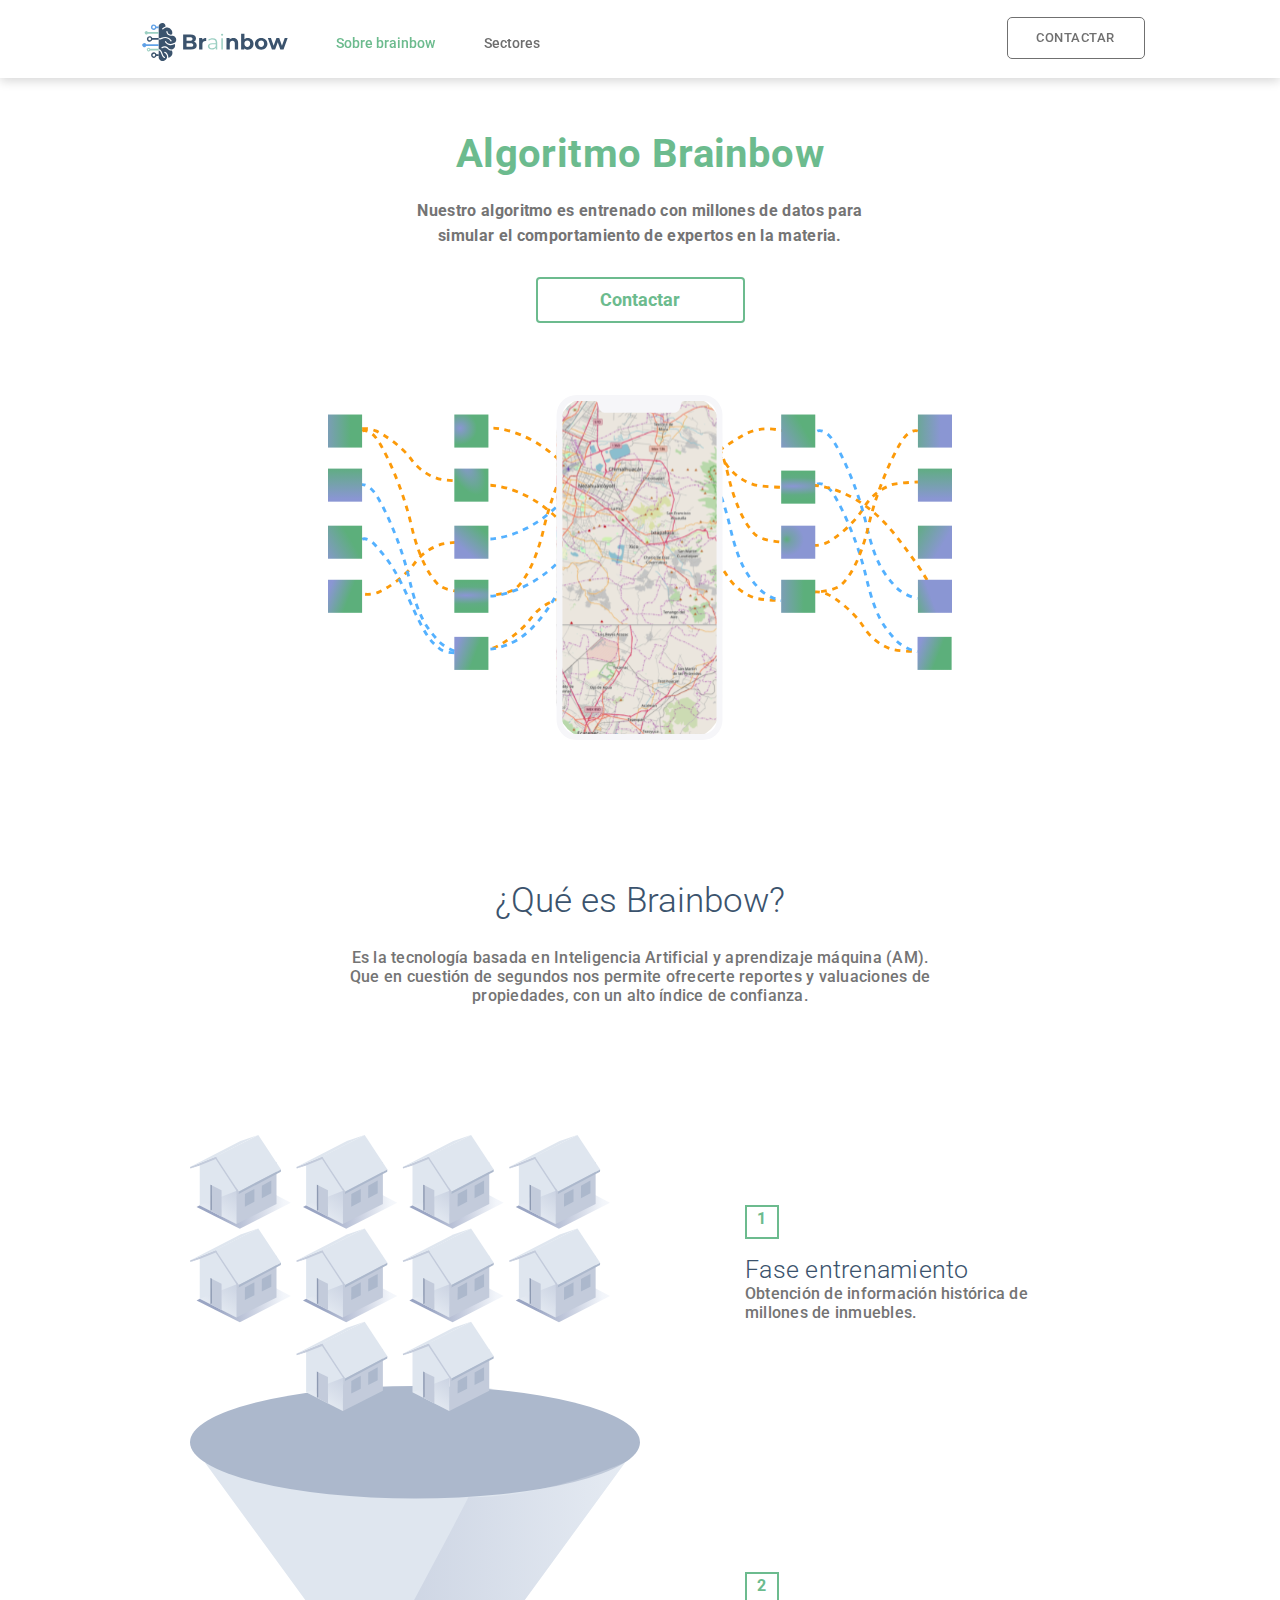
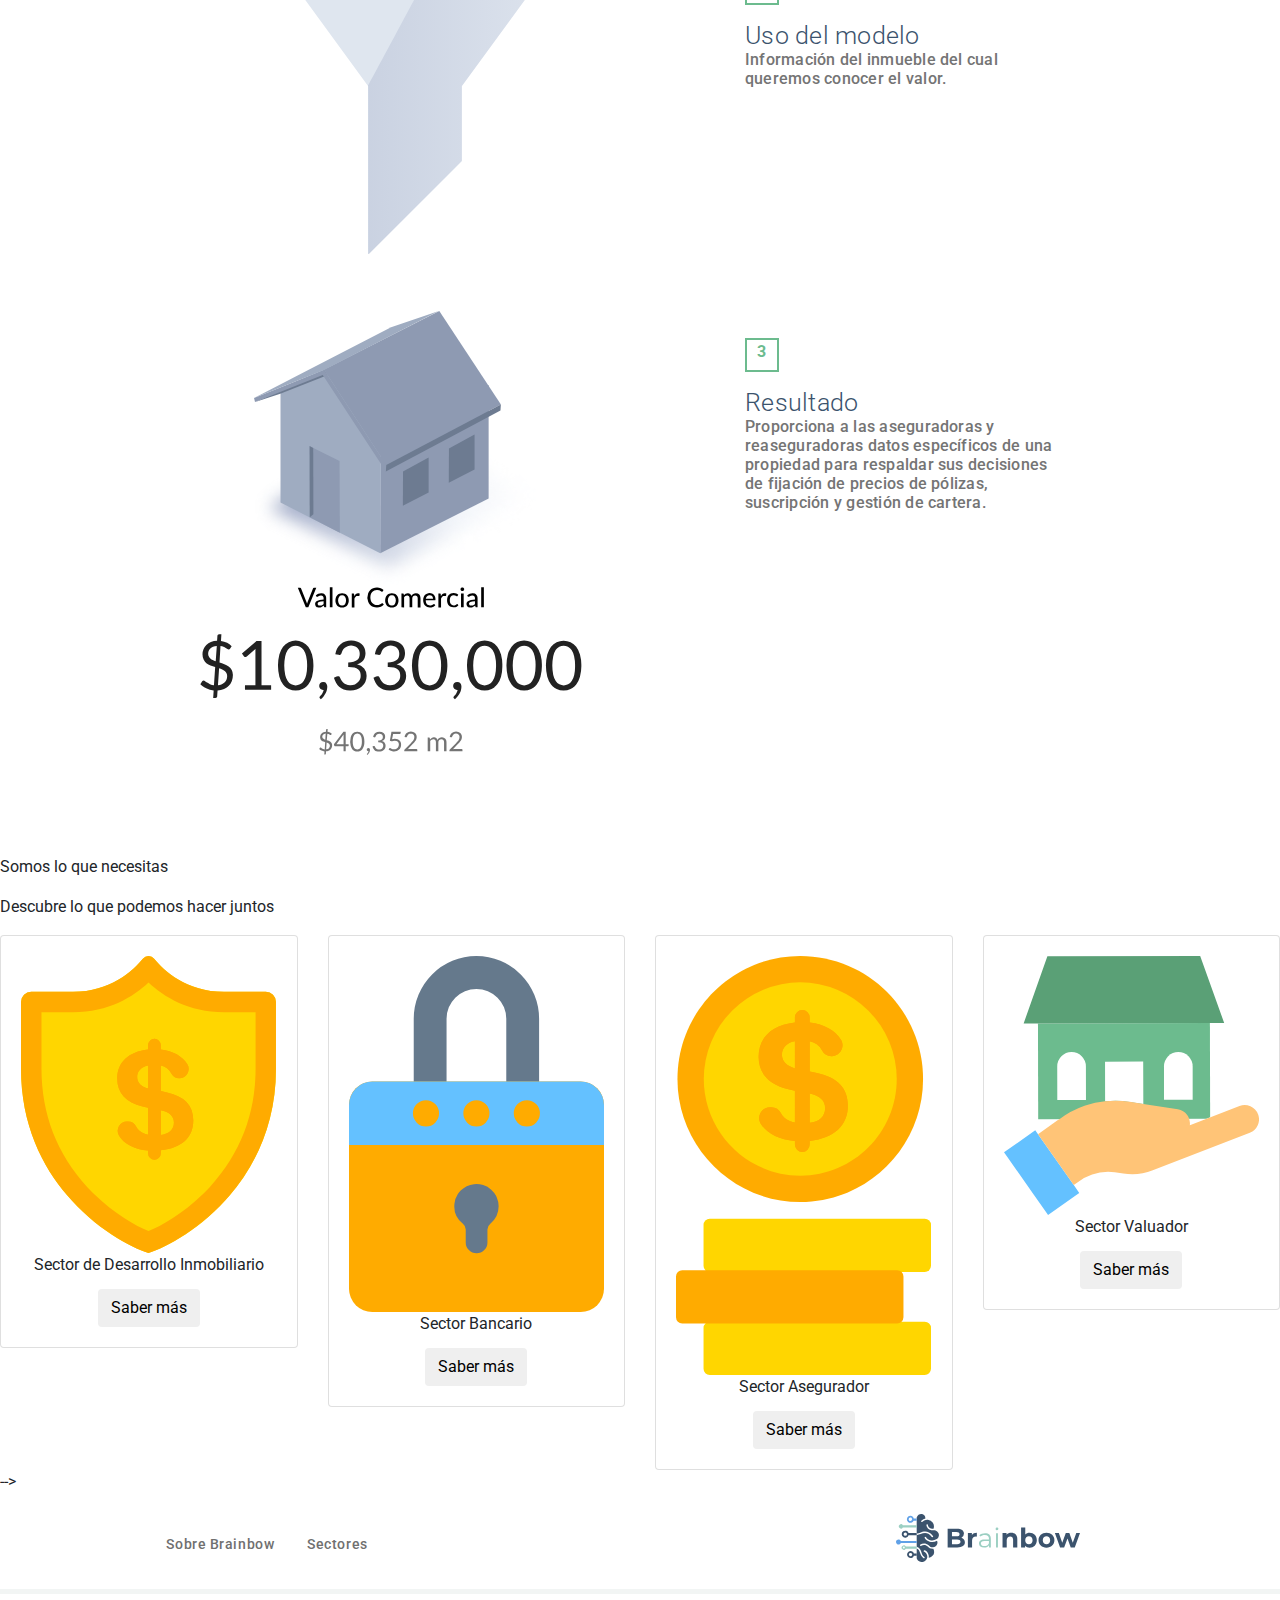
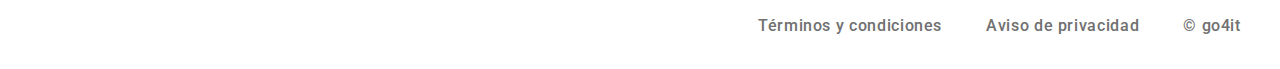
==== commit 83ea6e17: "Agrego footer en about" ====
--- a/about.html
+++ b/about.html
@@ -24,72 +24,119 @@
 
   </head>
   <body>
-    <nav class="navbar navbar-expand-lg tamaño-renglon-1">
-        <a href="index.html"><img src="img/logo_brainbow.svg" class="img-responsive navbar-brand logo"></a>
-        <button class="btn navbar-toggler boton-menu" type="button" data-toggle="collapse" data-target="#navbarCollapsible">
-        <i class="material-icons"> menu </i>
-        </button>
-        <div class="collapse navbar-collapse" id="navbarCollapsible">
-          <ul class="navbar-nav  menu">
-            <li class="nav-item posicion-item">
-              <a href="about.html" class="nav-link  texto-menu t1m text-nowrap" style="color:#6CBB8E;">Sobre <span class="tmbl">brainbow</span></a>
-            </li>
-            <li class="nav-item posicion-item">
-              <a href="sectores.html" class="nav-link texto-menu text-nowrap">Sectores <span class="t2mi tmbl">empresariales</span></a>
-            </li>
-            <a href="contacto.html" class="contactar">Contactar</a>
-            <img src="img/logo_brainbow_blanco.png" class="logo-blanco">
-            <button class="btn boton2-menu" role="link" onclick="window.location='contacto.html'">CONTACTAR</button>
-          </ul>
-        </div>
-    </nav>
+      <nav class="navbar navbar-expand-lg tamaño-renglon-1">
+          <a href="index.html"><img src="img/logo_brainbow.svg" class="img-responsive navbar-brand logo"></a>
+          <button class="btn navbar-toggler boton-menu" type="button" data-toggle="collapse" data-target="#navbarCollapsible">
+              <i class="material-icons"> menu </i>
+          </button>
+          <div class="collapse navbar-collapse" id="navbarCollapsible">
+              <ul class="navbar-nav  menu">
+                  <li class="nav-item posicion-item">
+                      <a href="about.html" class="nav-link  texto-menu t1m text-nowrap" style="color:#6CBB8E;">Sobre <span class="tmbl">brainbow</span></a>
+                  </li>
+                  <li class="nav-item posicion-item">
+                      <a href="sectores.html" class="nav-link texto-menu text-nowrap">Sectores <span class="t2mi tmbl">empresariales</span></a>
+                  </li>
+                  <a href="contacto.html" class="contactar">Contactar</a>
+                  <img src="img/logo_brainbow_blanco.png" class="logo-blanco">
+                  <button class="btn boton2-menu" role="link" onclick="window.location='contacto.html'">CONTACTAR</button>
+              </ul>
+          </div>
+      </nav>
 
-    <div class="container contenedor">
-      <div class="row text-center">
-        <div class="col-xs-12 col-sm-12 col-md-12 col-lg-12 col-xl-12">
-          <p class="texto1-about">Algoritmo Brainbow</p>
-          <p class="texto2-about">Nuestro algoritmo es entrenado con millones de datos para simular el comportamiento de expertos en la materia.</p>
-          <button id="boton1-about" class="btn boton1-about" role="link" onclick="window.location='contacto.html'">Contactar</button>
-        </div>
-        <div class="col-xs-12 col-sm-12 col-md-12 col-lg-12 col-xl-12 pl-1 pr-1">
-          <img src="img/algoritmo1.svg" class="img-responsive imagen1-about">
-          <img src="img/algoritmo2.svg" class="img-responsive imagen1-2-about">
-        </div>
-        <div class="col-xs-12 col-sm-12 col-md-12 col-lg-12 col-xl-12">
-          <p class="texto3-about">¿Qué es Brainbow?</p>
-          <p class="texto4-about">Es la tecnología basada en Inteligencia Artificial y aprendizaje máquina (AM). Que en cuestión de segundos nos permite ofrecerte reportes y valuaciones de propiedades, con un alto índice de confianza.</p>
-        </div>
-        <div class="row" style="width:100%; margin-top:114px;">
-          <div class="col-lg-6 col-md-6 col-sm-12 columna1">
-            <img src="img/Recurso29.svg" class="img-responsive imagen2-about">
-            <img src="img/Recurso28.svg" class="img-responsive imagen2-2-about">
-            <img src="img/Recurso30.svg" class="img-responsive imagen3-about">
-            <img src="img/Recurso27.svg" class="img-responsive imagen3-2-about">
-            <img src="img/Recurso26.svg" class="img-responsive imagen4-about">
+      <div class="container contenedor">
+          <div class="row text-center">
+              <div class="col-xs-12 col-sm-12 col-md-12 col-lg-12 col-xl-12">
+                  <p class="texto1-about">Algoritmo Brainbow</p>
+                  <p class="texto2-about">Nuestro algoritmo es entrenado con millones de datos para simular el comportamiento de expertos en la materia.</p>
+                  <button id="boton1-about" class="btn boton1-about" role="link" onclick="window.location='contacto.html'">Contactar</button>
+              </div>
+              <div class="col-xs-12 col-sm-12 col-md-12 col-lg-12 col-xl-12 pl-1 pr-1">
+                  <img src="img/algoritmo1.svg" class="img-responsive imagen1-about">
+                  <img src="img/algoritmo2.svg" class="img-responsive imagen1-2-about">
+              </div>
+              <div class="col-xs-12 col-sm-12 col-md-12 col-lg-12 col-xl-12">
+                  <p class="texto3-about">¿Qué es Brainbow?</p>
+                  <p class="texto4-about">Es la tecnología basada en Inteligencia Artificial y aprendizaje máquina (AM). Que en cuestión de segundos nos permite ofrecerte reportes y valuaciones de propiedades, con un alto índice de confianza.</p>
+              </div>
+              <div class="row" style="width:100%; margin-top:114px;">
+                  <div class="col-lg-6 col-md-6 col-sm-12 columna1">
+                      <img src="img/Recurso29.svg" class="img-responsive imagen2-about">
+                      <img src="img/Recurso28.svg" class="img-responsive imagen2-2-about">
+                      <img src="img/Recurso30.svg" class="img-responsive imagen3-about">
+                      <img src="img/Recurso27.svg" class="img-responsive imagen3-2-about">
+                      <img src="img/Recurso26.svg" class="img-responsive imagen4-about">
+                  </div>
+                  <div class="col-lg-6 col-md-6 col-sm-12 columna2">
+                      <p class="num-about">1</p>
+                      <p class="textonum"><span class="titulonum">Fase entrenamiento<br></span>Obtención de información histórica de millones de inmuebles.</p>
+                      <p class="num-about">2</p>
+                      <p class="textonum txn3"><span class="titulonum">Uso del modelo<br></span>Información del inmueble del cual queremos conocer el valor.</p>
+                      <p class="num-about">3</p>
+                      <p class="textonum txn4" style="margin-bottom:0;"><span class="titulonum">Resultado<br></span>Proporciona a las aseguradoras y reaseguradoras datos específicos de una propiedad para respaldar sus decisiones de fijación de precios de pólizas, suscripción y gestión de cartera.</p>
+                  </div>
+              </div>
           </div>
-          <div class="col-lg-6 col-md-6 col-sm-12 columna2">
-            <p class="num-about">1</p>
-            <p class="textonum"><span class="titulonum">Fase entrenamiento<br></span>Obtención de información histórica de millones de inmuebles.</p>
-            <p class="num-about">2</p>
-            <p class="textonum txn3"><span class="titulonum">Uso del modelo<br></span>Información del inmueble del cual queremos conocer el valor.</p>
-            <p class="num-about">3</p>
-            <p class="textonum txn4" style="margin-bottom:0;"><span class="titulonum">Resultado<br></span>Proporciona a las aseguradoras y reaseguradoras datos específicos de una propiedad para respaldar sus decisiones de fijación de precios de pólizas, suscripción y gestión de cartera.</p>
+      </div>
+
+      <!--Incio Footer azul-->
+      <div class="seccion6">
+          <p class="texto1-seccion6">Somos lo que necesitas</p>
+          <p class="texto2-seccion6">Descubre lo que podemos hacer juntos</p>
+          <div class="row renglon-seccion6">
+              <div class="col-xl-3 col-lg-3 col-md-6 col-sm-6 col-xs-12">
+                  <div class="card card-seccion6">
+                      <div class="card-body text-center">
+                          <img src="img/asegurador.svg" class="img-responsive imagen-seccion6">
+                          <p class="card-title titulocard1-seccion6">Sector de Desarrollo Inmobiliario</p>
+                          <button id="boton1-seccion6" class="btn boton1-seccion6 botones-s6" role="link" onclick="window.location='sectores.html'">Saber más</button>
+                      </div>
+                  </div>
+              </div>
+              <div class="col-xl-3 col-lg-3 col-md-6 col-sm-6 col-xs-12">
+                  <div class="card card-seccion6">
+                      <div class="card-body text-center">
+                          <img src="img/bancario.svg" class="img-responsive imagen-seccion6">
+                          <p class="card-title titulocard2-seccion6">Sector Bancario</p>
+                          <button id="boton2-seccion6" class="btn boton2-seccion6 botones-s6" role="link" onclick="window.location='sectores.html'">Saber más</button>
+                      </div>
+                  </div>
+              </div>
+              <div class="col-xl-3 col-lg-3 col-md-6 col-sm-6 col-xs-12">
+                  <div class="card card-seccion6">
+                      <div class="card-body text-center">
+                          <img src="img/valuador.svg" class="img-responsive imagen-seccion6">
+                          <p class="card-title titulocard3-seccion6">Sector Asegurador</p>
+                          <button id="boton3-seccion6" class="btn boton3-seccion6 botones-s6" role="link" onclick="window.location='sectores.html'">Saber más</button>
+                      </div>
+                  </div>
+              </div>
+              <div class="col-xl-3 col-lg-3 col-md-6 col-sm-6 col-xs-12">
+                  <div class="card card-seccion6">
+                      <div class="card-body text-center">
+                          <img src="img/inmobiliario.svg" class=" img-responsive imagen-seccion6">
+                          <p class="card-title titulocard4-seccion6">Sector Valuador</p>
+                          <button id="boton4-seccion6" class="btn boton4-seccion6 botones-s6" role="link" onclick="window.location='sectores.html'">Saber más</button>
+                      </div>
+                  </div>
+              </div>
           </div>
-        </div>
+      </div> -->
+      <!-- END Sección 6 Footer Azul -->
+
+
+
+      <div class="seccion7">
+          <a href="about.html" class="texto1-seccion7 links-footer">Sobre Brainbow</a>
+          <a href="sectores.html" class="texto2-seccion7 links-footer">Sectores</a>
+          <a href="index.html" class="logo-seccion7"><img src="img/logo_brainbow.svg"></a>
       </div>
-    </div>
 
-    <div class="seccion7">
-      <a href="about.html" class="texto1-seccion7 links-footer">Sobre Brainbow</a>
-      <a href="sectores.html" class="texto2-seccion7 links-footer">Sectores</a>
-      <a href="index.html" class="logo-seccion7"><img src="img/logo_brainbow.svg"></a>
-    </div>
-
-    <footer class="footer-brainbow">
-      <a href="index.html" class="texto1-footer links-footer">Términos y condiciones</a>
-      <a href="https://go4it.mx/Aviso%20de%20Privacidad%20Devising%20Solutions%20SAPI%20de%20CV.PDF" class="texto2-footer links-footer">Aviso de privacidad</a>
-      <a href="https://go4it.mx/" class="texto3-footer links-footer">© go4it</a>
-    </footer>
+      <footer class="footer-brainbow">
+          <a href="index.html" class="texto1-footer links-footer">Términos y condiciones</a>
+          <a href="https://go4it.mx/Aviso%20de%20Privacidad%20Devising%20Solutions%20SAPI%20de%20CV.PDF" class="texto2-footer links-footer">Aviso de privacidad</a>
+          <a href="https://go4it.mx/" class="texto3-footer links-footer">© go4it</a>
+      </footer>
 
 
   </body>
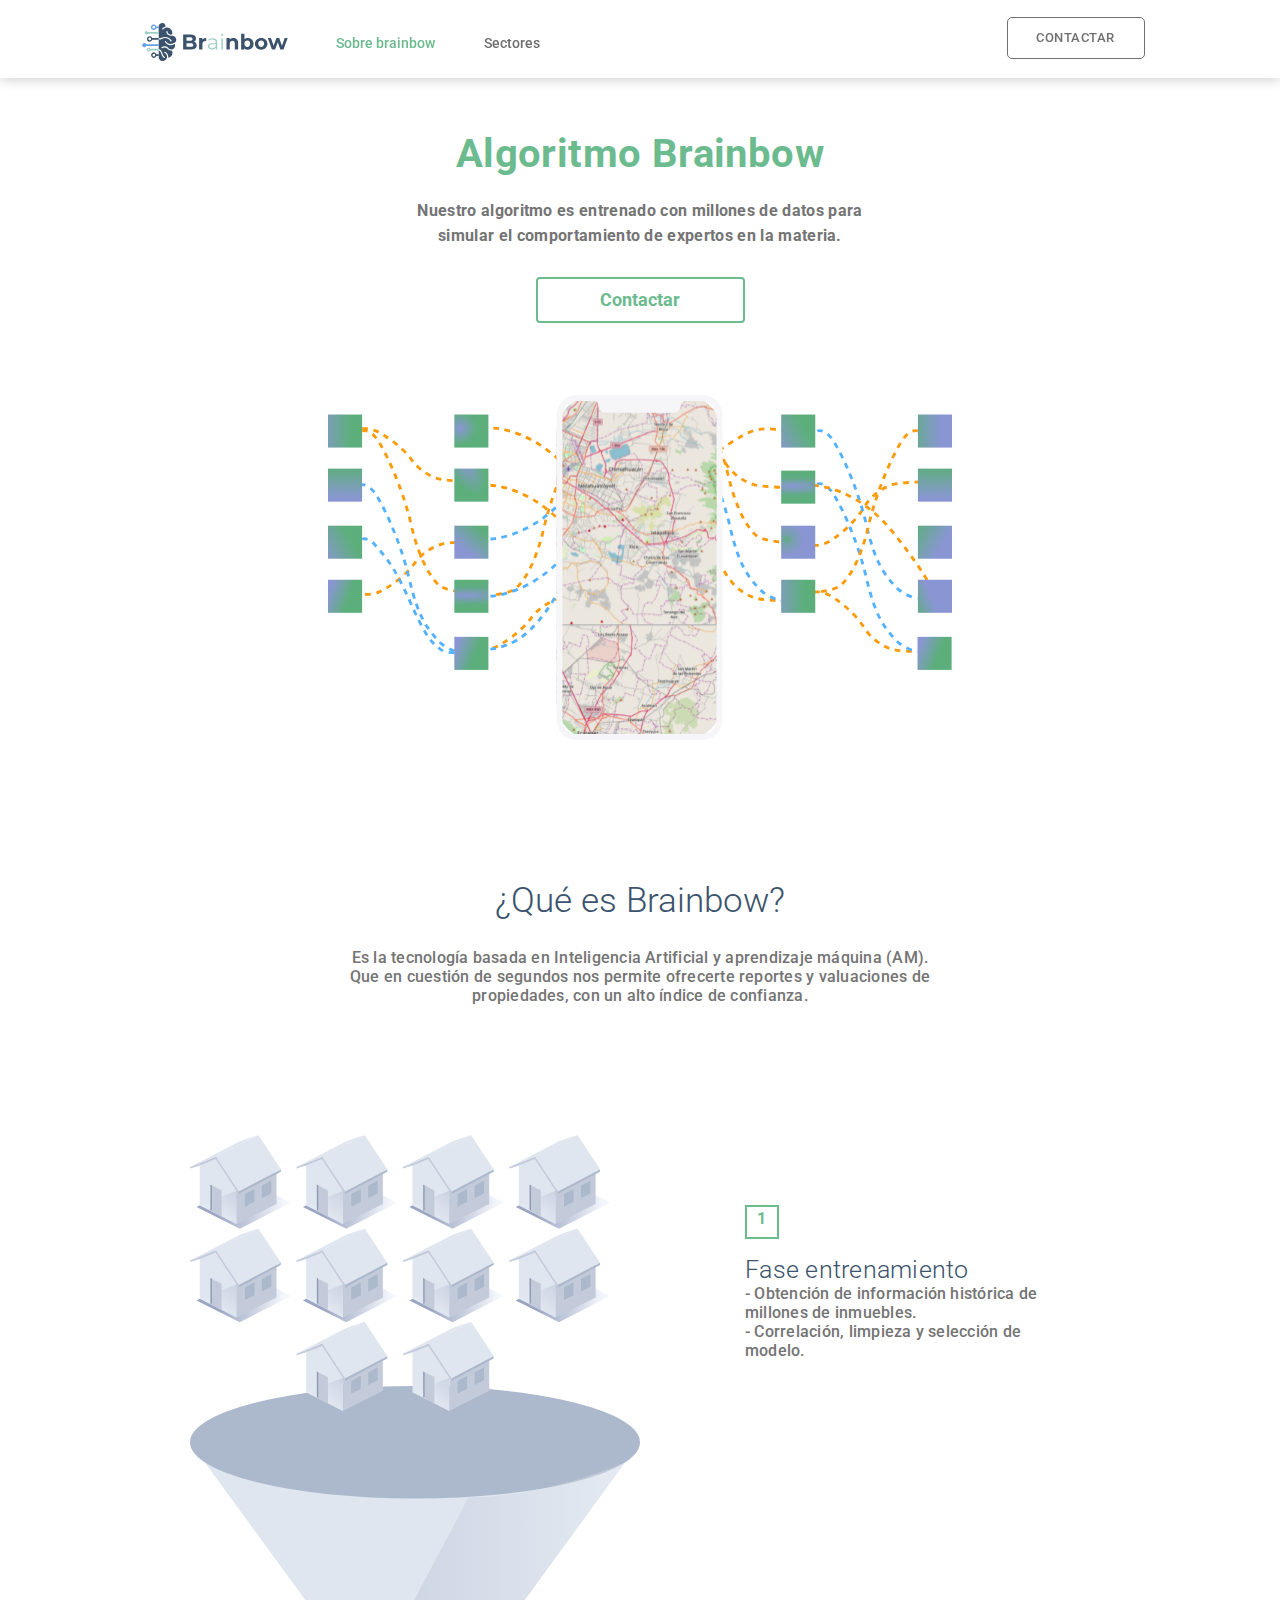
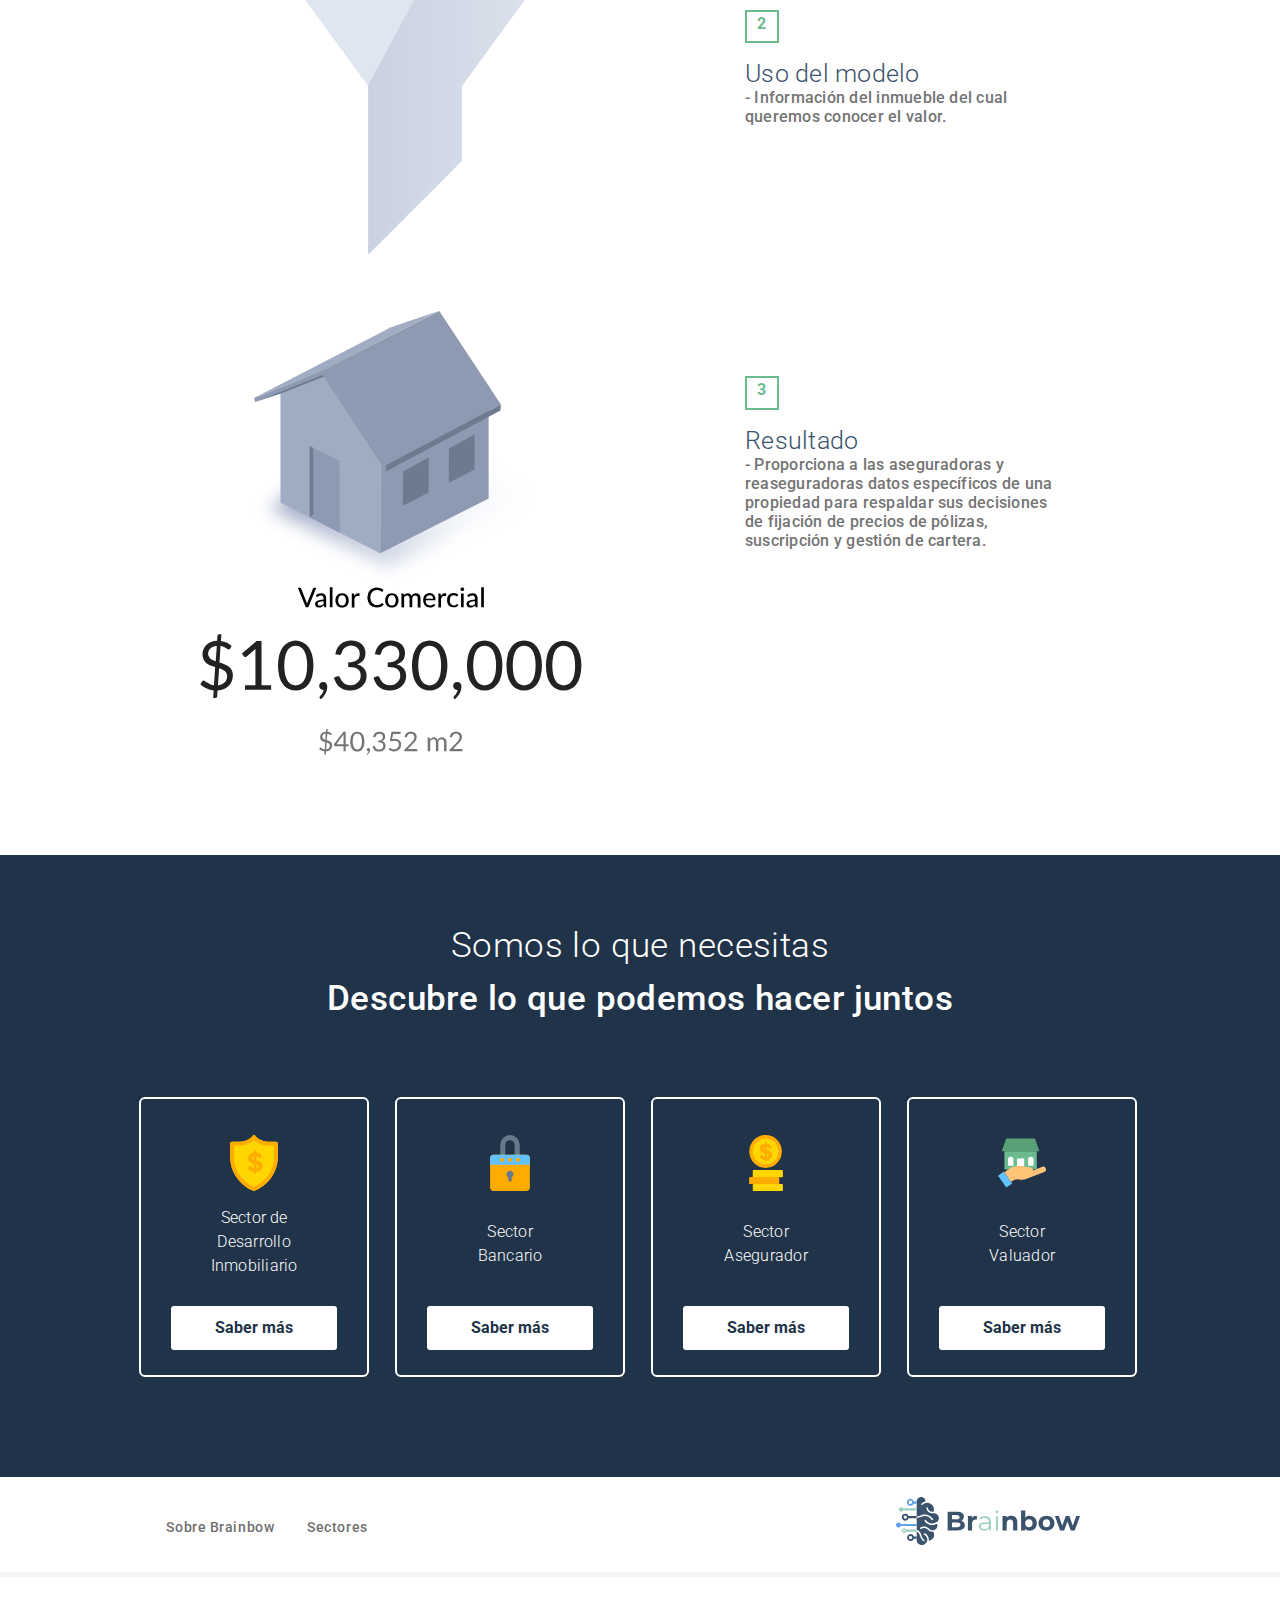
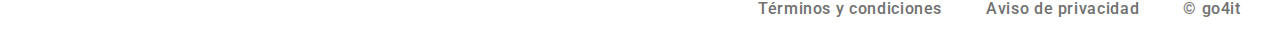
==== commit e0c9d09c: "Agrego guion para enlistar" ====
--- a/about.html
+++ b/about.html
@@ -69,11 +69,12 @@
                   </div>
                   <div class="col-lg-6 col-md-6 col-sm-12 columna2">
                       <p class="num-about">1</p>
-                      <p class="textonum"><span class="titulonum">Fase entrenamiento<br></span>Obtención de información histórica de millones de inmuebles.</p>
+                      <p class="textonum"><span class="titulonum">Fase entrenamiento<br></span>- Obtención de información histórica de millones de inmuebles.<br>
+                      - Correlación, limpieza y selección de modelo.</p>
                       <p class="num-about">2</p>
-                      <p class="textonum txn3"><span class="titulonum">Uso del modelo<br></span>Información del inmueble del cual queremos conocer el valor.</p>
+                      <p class="textonum txn3"><span class="titulonum">Uso del modelo<br></span>- Información del inmueble del cual queremos conocer el valor.</p>
                       <p class="num-about">3</p>
-                      <p class="textonum txn4" style="margin-bottom:0;"><span class="titulonum">Resultado<br></span>Proporciona a las aseguradoras y reaseguradoras datos específicos de una propiedad para respaldar sus decisiones de fijación de precios de pólizas, suscripción y gestión de cartera.</p>
+                      <p class="textonum txn4" style="margin-bottom:0;"><span class="titulonum">Resultado<br></span>- Proporciona a las aseguradoras y reaseguradoras datos específicos de una propiedad para respaldar sus decisiones de fijación de precios de pólizas, suscripción y gestión de cartera.</p>
                   </div>
               </div>
           </div>
@@ -121,7 +122,7 @@
                   </div>
               </div>
           </div>
-      </div> -->
+      </div> 
       <!-- END Sección 6 Footer Azul -->
 
 
--- a/css/about.css
+++ b/css/about.css
@@ -273,6 +273,174 @@
   display: none;
 }
 
+/*Seccion 6*/
+.seccion6 {
+    position: static;
+    height: 622px;
+    background: #203348 0% 0% no-repeat padding-box;
+    opacity: 1;
+}
+
+.texto1-seccion6 {
+    text-align: center;
+    font-size: 35px;
+    font-family: 'Roboto', sans-serif;
+    font-weight: 300;
+    letter-spacing: 0.42px;
+    color: #FFFFFF;
+    opacity: 1;
+    padding-top: 65px;
+    margin-bottom: 0;
+}
+
+.texto2-seccion6 {
+    text-align: center;
+    font-size: 35px;
+    font-family: 'Roboto', sans-serif;
+    font-weight: 500;
+    letter-spacing: 0.42px;
+    color: #FFFFFF;
+    opacity: 1;
+}
+.renglon-seccion6 {
+    position: static;
+    width: 1200px;
+    margin-left: 20.5%;
+    margin-top: 72px;
+}
+.card-seccion6 {
+    width: 230px;
+    height: 280px;
+    border: 2px solid #FFFFFF;
+    border-radius: 6px;
+    opacity: 1;
+    margin-right: 5px;
+    background: #203348 0% 0% no-repeat padding-box;
+}
+.imagen-seccion6 {
+    margin-top: 16px;
+    width: 48.5px;
+    height: 56px;
+}
+
+.titulocard1-seccion6 {
+    margin-top: 15px;
+    padding-left: 30px;
+    padding-right: 30px;
+    text-align: center;
+    font-size: 16px;
+    font-family: 'Roboto', sans-serif;
+    font-weight: 300;
+    letter-spacing: 0.24px;
+    color: #FFFFFF;
+    opacity: 1;
+}
+.titulocard2-seccion6 {
+    margin-top: 29px;
+    padding-left: 50px;
+    padding-right: 50px;
+    text-align: center;
+    font-size: 16px;
+    font-family: 'Roboto', sans-serif;
+    font-weight: 300;
+    letter-spacing: 0.24px;
+    color: #FFFFFF;
+    opacity: 1;
+}
+
+.titulocard3-seccion6 {
+    margin-top: 29px;
+    padding-left: 30px;
+    padding-right: 30px;
+    text-align: center;
+    font-size: 16px;
+    font-family: 'Roboto', sans-serif;
+    font-weight: 300;
+    letter-spacing: 0.24px;
+    color: #FFFFFF;
+    opacity: 1;
+}
+
+.titulocard4-seccion6 {
+    margin-top: 29px;
+    padding-left: 50px;
+    padding-right: 50px;
+    text-align: center;
+    font-size: 16px;
+    font-family: 'Roboto', sans-serif;
+    font-weight: 300;
+    letter-spacing: 0.24px;
+    color: #FFFFFF;
+    opacity: 1;
+}
+
+.boton1-seccion6 {
+    width: 168px;
+    height: 46px;
+    margin-top: 15px;
+    font-size: 16px;
+    font-weight: 700;
+    font-family: 'Roboto', sans-serif;
+    letter-spacing: 0;
+    color: #203348;
+    opacity: 1;
+    background: #FFFFFF 0% 0% no-repeat padding-box;
+    border-radius: 4px;
+}
+
+.boton2-seccion6 {
+    width: 168px;
+    margin-top: 25px;
+    height: 46px;
+    font-size: 16px;
+    font-weight: 700;
+    font-family: 'Roboto', sans-serif;
+    letter-spacing: 0;
+    opacity: 1;
+}
+
+.boton3-seccion6 {
+    width: 168px;
+    margin-top: 25px;
+    height: 46px;
+    font-size: 16px;
+    font-weight: 700;
+    font-family: 'Roboto', sans-serif;
+    letter-spacing: 0;
+    opacity: 1;
+}
+
+.boton4-seccion6 {
+    width: 168px;
+    margin-top: 25px;
+    height: 46px;
+    font-size: 16px;
+    font-weight: 700;
+    font-family: 'Roboto', sans-serif;
+    letter-spacing: 0;
+    opacity: 1;
+}
+
+.botones-s6 {
+    background: #FFFFFF 0% 0% no-repeat padding-box;
+    border-radius: 4px;
+    color: #203348;
+}
+.botones-s6:hover{
+  background: #4F7196 0% 0% no-repeat padding-box;
+  color: #FFFFFF;
+}
+
+.botones-s6:active{
+  background: #FFFFFF 0% 0% no-repeat padding-box;
+  color: #203348;
+}
+
+.botones-s6:focus{
+  background: #FFFFFF 0% 0% no-repeat padding-box;
+  border: 2px solid #6CBB8E;
+  color: #203348;
+}
 /*seccion7*/
 
 .seccion7{
@@ -421,7 +589,181 @@
   .imagen3-2-about{
     display: none;
   }
-
+    /*seccion6*/
+    /*1919px-992px*/
+
+    .seccion6 {
+        height: 622px;
+        background: #203348 0% 0% no-repeat padding-box;
+        opacity: 1;
+    }
+
+    .texto1-seccion6 {
+        text-align: center;
+        font-size: 35px;
+        font-family: 'Roboto', sans-serif;
+        font-weight: 300;
+        letter-spacing: 0.42px;
+        color: #FFFFFF;
+        opacity: 1;
+        padding-top: 65px;
+        margin-bottom: 0;
+    }
+
+    .texto2-seccion6 {
+        text-align: center;
+        font-size: 35px;
+        font-family: 'Roboto', sans-serif;
+        font-weight: 500;
+        letter-spacing: 0.42px;
+        color: #FFFFFF;
+        opacity: 1;
+    }
+
+    .renglon-seccion6 {
+        position: static;
+        width: 80%;
+        margin-left: 9.7%;
+        margin-top: 72px;
+    }
+
+    .card-seccion6 {
+        width: 230px;
+        height: 280px;
+        border: 2px solid #FFFFFF;
+        border-radius: 6px;
+        opacity: 1;
+        margin-right: 27px;
+        background: #203348 0% 0% no-repeat padding-box;
+    }
+
+    .imagen-seccion6 {
+        margin-top: 16px;
+        width: 48.5px;
+        height: 56px;
+    }
+
+    .titulocard1-seccion6 {
+        margin-top: 15px;
+        padding-left: 30px;
+        padding-right: 30px;
+        text-align: center;
+        font-size: 16px;
+        font-family: 'Roboto', sans-serif;
+        font-weight: 300;
+        letter-spacing: 0.24px;
+        color: #FFFFFF;
+        opacity: 1;
+    }
+
+    .titulocard2-seccion6 {
+        margin-top: 29px;
+        padding-left: 50px;
+        padding-right: 50px;
+        text-align: center;
+        font-size: 16px;
+        font-family: 'Roboto', sans-serif;
+        font-weight: 300;
+        letter-spacing: 0.24px;
+        color: #FFFFFF;
+        opacity: 1;
+    }
+
+    .titulocard3-seccion6 {
+        margin-top: 29px;
+        padding-left: 30px;
+        padding-right: 30px;
+        text-align: center;
+        font-size: 16px;
+        font-family: 'Roboto', sans-serif;
+        font-weight: 300;
+        letter-spacing: 0.24px;
+        color: #FFFFFF;
+        opacity: 1;
+    }
+
+    .titulocard4-seccion6 {
+        margin-top: 29px;
+        padding-left: 50px;
+        padding-right: 50px;
+        text-align: center;
+        font-size: 16px;
+        font-family: 'Roboto', sans-serif;
+        font-weight: 300;
+        letter-spacing: 0.24px;
+        color: #FFFFFF;
+        opacity: 1;
+    }
+
+    .boton1-seccion6 {
+        width: 168px;
+        height: 46px;
+        margin-top: 15px;
+        font-size: 16px;
+        font-weight: 700;
+        font-family: 'Roboto', sans-serif;
+        letter-spacing: 0;
+        color: #203348;
+        opacity: 1;
+        background: #FFFFFF 0% 0% no-repeat padding-box;
+        border-radius: 4px;
+    }
+
+    .boton2-seccion6 {
+        width: 168px;
+        margin-top: 25px;
+        height: 46px;
+        font-size: 16px;
+        font-weight: 700;
+        font-family: 'Roboto', sans-serif;
+        letter-spacing: 0;
+        opacity: 1;
+    }
+
+    .boton3-seccion6 {
+        width: 168px;
+        margin-top: 25px;
+        height: 46px;
+        font-size: 16px;
+        font-weight: 700;
+        font-family: 'Roboto', sans-serif;
+        letter-spacing: 0;
+        opacity: 1;
+    }
+
+    .boton4-seccion6 {
+        width: 168px;
+        margin-top: 25px;
+        height: 46px;
+        font-size: 16px;
+        font-weight: 700;
+        font-family: 'Roboto', sans-serif;
+        letter-spacing: 0;
+        opacity: 1;
+    }
+
+    .botones-s6 {
+        background: #FFFFFF 0% 0% no-repeat padding-box;
+        border-radius: 4px;
+        color: #203348;
+    }
+
+   .botones-s6:hover {
+            background: #4F7196 0% 0% no-repeat padding-box;
+            color: #FFFFFF      
+
+   }
+
+   .botones-s6:active {
+            background: #FFFFFF 0% 0% no-repeat padding-box;
+            color: #203348;
+   }
+
+   .botones-s6:focus {
+            background: #FFFFFF 0% 0% no-repeat padding-box;
+            border: 2px solid #6CBB8E;
+            color: #203348;
+   }
   /*seccion7*/
 
   .seccion7{
@@ -472,6 +814,46 @@
     padding-left: 758px;
   }
 
+}
+
+@media only screen and (max-width:1024px) and (min-width:992px) {
+    .card-seccion6 {
+        width: 200px;
+        height: 250px;
+        border: 2px solid #FFFFFF;
+        border-radius: 6px;
+        opacity: 1;
+        margin-right: 40px;
+        background: #203348 0% 0% no-repeat padding-box;
+    }
+
+    .titulocard2-seccion6 {
+        margin-top: 29px;
+        padding-left: 30px;
+        padding-right: 30px;
+    }
+
+    .titulocard4-seccion6 {
+        margin-top: 29px;
+        padding-left: 30px;
+        padding-right: 30px;
+    }
+
+    .boton1-seccion6 {
+        margin-top: 5px;
+    }
+
+    .boton2-seccion6 {
+        margin-top: 15px;
+    }
+
+    .boton3-seccion6 {
+        margin-top: 15px;
+    }
+
+    .boton4-seccion6 {
+        margin-top: 15px;
+    }
 }
 
 
@@ -603,6 +985,186 @@
     display: none;
   }
 
+    /*seccion6*/
+    /*991px-576px*/
+    .seccion6 {
+        position: static;
+        display: block;
+        text-align: center;
+        height: 928px;
+        background: #203348 0% 0% no-repeat padding-box;
+        opacity: 1;
+    }
+
+    .texto1-seccion6 {
+        text-align: center;
+        font-size: 35px;
+        font-family: 'Roboto', sans-serif;
+        font-weight: 300;
+        letter-spacing: 0.42px;
+        color: #FFFFFF;
+        opacity: 1;
+        padding-top: 65px;
+        margin-bottom: 0;
+    }
+
+    .texto2-seccion6 {
+        text-align: center;
+        font-size: 35px;
+        font-family: 'Roboto', sans-serif;
+        font-weight: 500;
+        letter-spacing: 0.42px;
+        color: #FFFFFF;
+        opacity: 1;
+    }
+
+    .renglon-seccion6 {
+        position: static;
+        display: inline-flex;
+        align-items: center;
+        width: 530px;
+        margin-left: 0;
+        margin-top: 100px;
+    }
+
+    .card-seccion6 {
+        width: 230px;
+        height: 265px;
+        margin-bottom: 40px;
+        border: 2px solid #FFFFFF;
+        border-radius: 6px;
+        opacity: 1;
+        margin-right: 27px;
+        background: #203348 0% 0% no-repeat padding-box;
+    }
+
+    .imagen-seccion6 {
+        margin-top: 16px;
+        width: 48.5px;
+        height: 56px;
+    }
+
+    .titulocard1-seccion6 {
+        margin-top: 15px;
+        padding-left: 30px;
+        padding-right: 30px;
+        text-align: center;
+        font-size: 16px;
+        font-family: 'Roboto', sans-serif;
+        font-weight: 300;
+        letter-spacing: 0.24px;
+        color: #FFFFFF;
+        opacity: 1;
+    }
+
+    .titulocard2-seccion6 {
+        margin-top: 29px;
+        padding-left: 50px;
+        padding-right: 50px;
+        text-align: center;
+        font-size: 16px;
+        font-family: 'Roboto', sans-serif;
+        font-weight: 300;
+        letter-spacing: 0.24px;
+        color: #FFFFFF;
+        opacity: 1;
+    }
+
+    .titulocard3-seccion6 {
+        margin-top: 29px;
+        padding-left: 30px;
+        padding-right: 30px;
+        text-align: center;
+        font-size: 16px;
+        font-family: 'Roboto', sans-serif;
+        font-weight: 300;
+        letter-spacing: 0.24px;
+        color: #FFFFFF;
+        opacity: 1;
+    }
+
+    .titulocard4-seccion6 {
+        margin-top: 29px;
+        padding-left: 50px;
+        padding-right: 50px;
+        text-align: center;
+        font-size: 16px;
+        font-family: 'Roboto', sans-serif;
+        font-weight: 300;
+        letter-spacing: 0.24px;
+        color: #FFFFFF;
+        opacity: 1;
+    }
+
+    .boton1-seccion6 {
+        width: 168px;
+        height: 46px;
+        margin-top: 8px;
+        font-size: 16px;
+        font-weight: 700;
+        font-family: 'Roboto', sans-serif;
+        letter-spacing: 0;
+        color: #203348;
+        opacity: 1;
+        background: #FFFFFF 0% 0% no-repeat padding-box;
+        border-radius: 4px;
+    }
+
+    .boton2-seccion6 {
+        width: 168px;
+        margin-top: 18px;
+        height: 46px;
+        font-size: 16px;
+        font-weight: 700;
+        font-family: 'Roboto', sans-serif;
+        letter-spacing: 0;
+        opacity: 1;
+    }
+
+    .boton3-seccion6 {
+        width: 168px;
+        margin-top: 18px;
+        height: 46px;
+        font-size: 16px;
+        font-weight: 700;
+        font-family: 'Roboto', sans-serif;
+        letter-spacing: 0;
+        opacity: 1;
+    }
+
+    .boton4-seccion6 {
+        width: 168px;
+        margin-top: 18px;
+        height: 46px;
+        font-size: 16px;
+        font-weight: 700;
+        font-family: 'Roboto', sans-serif;
+        letter-spacing: 0;
+        opacity: 1;
+    }
+
+    .botones-s6 {
+        background: #FFFFFF 0% 0% no-repeat padding-box;
+        border-radius: 4px;
+        color: #203348;
+    }
+
+    .botones-s6:hover {
+            background: #4F7196 0% 0% no-repeat padding-box;
+            color: #FFFFFF;
+    }
+
+    .botones-s6:active {
+            background: #FFFFFF 0% 0% no-repeat padding-box;
+            color: #203348;
+    }
+
+    .botones-s6:focus {
+            background: #FFFFFF 0% 0% no-repeat padding-box;
+            border: 2px solid #6CBB8E;
+            color: #203348;
+    }
+
   /*seccion7*/
 
   .seccion7{
@@ -866,6 +1428,185 @@
     margin-bottom: 200px;
   }
 
+    /*seccion6*/
+    /*575*/
+    .seccion6 {
+        height: 1600px;
+        background: #203348 0% 0% no-repeat padding-box;
+        opacity: 1;
+    }
+
+    .texto1-seccion6 {
+        text-align: center;
+        font-size: 20px;
+        font-family: 'Roboto', sans-serif;
+        font-weight: 300;
+        letter-spacing: 0.24px;
+        color: #FFFFFF;
+        opacity: 1;
+        padding-top: 65px;
+        margin-bottom: 0;
+    }
+
+    .texto2-seccion6 {
+        text-align: center;
+        font-size: 20px;
+        font-family: 'Roboto', sans-serif;
+        font-weight: 500;
+        letter-spacing: 0.24px;
+        line-height: 24px;
+        padding-right: 45px;
+        margin-left: 45px;
+        margin-top: 16px;
+        color: #FFFFFF;
+        opacity: 1;
+    }
+
+
+    .renglon-seccion6 {
+        position: absolute;
+        width: 80%;
+        margin-left: 18%;
+        margin-top: 72px;
+    }
+
+    .card-seccion6 {
+        width: 230px;
+        height: 280px;
+        border: 2px solid #FFFFFF;
+        border-radius: 6px;
+        opacity: 1;
+        margin-right: 0;
+        margin-bottom: 50px;
+        background: #203348 0% 0% no-repeat padding-box;
+    }
+
+    .imagen-seccion6 {
+        margin-top: 16px;
+        width: 48.5px;
+        height: 56px;
+    }
+
+    .titulocard1-seccion6 {
+        margin-top: 15px;
+        padding-left: 30px;
+        padding-right: 30px;
+        text-align: center;
+        font-size: 16px;
+        font-family: 'Roboto', sans-serif;
+        font-weight: 300;
+        letter-spacing: 0.24px;
+        color: #FFFFFF;
+        opacity: 1;
+    }
+
+    .titulocard2-seccion6 {
+        margin-top: 29px;
+        padding-left: 50px;
+        padding-right: 50px;
+        text-align: center;
+        font-size: 16px;
+        font-family: 'Roboto', sans-serif;
+        font-weight: 300;
+        letter-spacing: 0.24px;
+        color: #FFFFFF;
+        opacity: 1;
+    }
+
+    .titulocard3-seccion6 {
+        margin-top: 29px;
+        padding-left: 30px;
+        padding-right: 30px;
+        text-align: center;
+        font-size: 16px;
+        font-family: 'Roboto', sans-serif;
+        font-weight: 300;
+        letter-spacing: 0.24px;
+        color: #FFFFFF;
+        opacity: 1;
+    }
+
+    .titulocard4-seccion6 {
+        margin-top: 29px;
+        padding-left: 50px;
+        padding-right: 50px;
+        text-align: center;
+        font-size: 16px;
+        font-family: 'Roboto', sans-serif;
+        font-weight: 300;
+        letter-spacing: 0.24px;
+        color: #FFFFFF;
+        opacity: 1;
+    }
+
+    .boton1-seccion6 {
+        width: 168px;
+        height: 46px;
+        margin-top: 15px;
+        font-size: 16px;
+        font-weight: 700;
+        font-family: 'Roboto', sans-serif;
+        letter-spacing: 0;
+        color: #203348;
+        opacity: 1;
+        background: #FFFFFF 0% 0% no-repeat padding-box;
+        border-radius: 4px;
+    }
+
+    .boton2-seccion6 {
+        width: 168px;
+        margin-top: 25px;
+        height: 46px;
+        font-size: 16px;
+        font-weight: 700;
+        font-family: 'Roboto', sans-serif;
+        letter-spacing: 0;
+        opacity: 1;
+    }
+
+    .boton3-seccion6 {
+        width: 168px;
+        margin-top: 25px;
+        height: 46px;
+        font-size: 16px;
+        font-weight: 700;
+        font-family: 'Roboto', sans-serif;
+        letter-spacing: 0;
+        opacity: 1;
+    }
+
+    .boton4-seccion6 {
+        width: 168px;
+        margin-top: 25px;
+        height: 46px;
+        font-size: 16px;
+        font-weight: 700;
+        font-family: 'Roboto', sans-serif;
+        letter-spacing: 0;
+        opacity: 1;
+    }
+
+    .botones-s6 {
+        background: #FFFFFF 0% 0% no-repeat padding-box;
+        border-radius: 4px;
+        color: #203348;
+    }
+
+        .botones-s6:hover {
+            background: #4F7196 0% 0% no-repeat padding-box;
+            color: #FFFFFF;
+        }
+
+        .botones-s6:active {
+            background: #FFFFFF 0% 0% no-repeat padding-box;
+            color: #203348;
+        }
+
+        .botones-s6:focus {
+            background: #FFFFFF 0% 0% no-repeat padding-box;
+            border: 2px solid #6CBB8E;
+            color: #203348;
+        }
 
   /*seccion7*/
 
@@ -973,4 +1714,183 @@
     margin-top: 120px;
   }
 
-}
+    /*Seccion 6*/
+    /*320px*/
+    .seccion6 {
+        height: 1600px;
+        background: #203348 0% 0% no-repeat padding-box;
+        opacity: 1;
+    }
+
+    .texto1-seccion6 {
+        text-align: center;
+        font-size: 20px;
+        font-family: 'Roboto', sans-serif;
+        font-weight: 300;
+        letter-spacing: 0.24px;
+        color: #FFFFFF;
+        opacity: 1;
+        padding-top: 65px;
+        margin-bottom: 0;
+    }
+
+    .texto2-seccion6 {
+        text-align: center;
+        font-size: 20px;
+        font-family: 'Roboto', sans-serif;
+        font-weight: 500;
+        letter-spacing: 0.24px;
+        line-height: 24px;
+        padding-right: 45px;
+        margin-left: 45px;
+        margin-top: 16px;
+        color: #FFFFFF;
+        opacity: 1;
+    }
+
+    .renglon-seccion6 {
+        position: absolute;
+        width: 80%;
+        margin-left: 18%;
+        margin-top: 72px;
+    }
+
+    .card-seccion6 {
+        width: 230px;
+        height: 280px;
+        border: 2px solid #FFFFFF;
+        border-radius: 6px;
+        opacity: 1;
+        margin-right: 0;
+        margin-bottom: 50px;
+        background: #203348 0% 0% no-repeat padding-box;
+    }
+
+    .imagen-seccion6 {
+        margin-top: 16px;
+        width: 48.5px;
+        height: 56px;
+    }
+
+    .titulocard1-seccion6 {
+        margin-top: 15px;
+        padding-left: 30px;
+        padding-right: 30px;
+        text-align: center;
+        font-size: 16px;
+        font-family: 'Roboto', sans-serif;
+        font-weight: 300;
+        letter-spacing: 0.24px;
+        color: #FFFFFF;
+        opacity: 1;
+    }
+
+    .titulocard2-seccion6 {
+        margin-top: 29px;
+        padding-left: 50px;
+        padding-right: 50px;
+        text-align: center;
+        font-size: 16px;
+        font-family: 'Roboto', sans-serif;
+        font-weight: 300;
+        letter-spacing: 0.24px;
+        color: #FFFFFF;
+        opacity: 1;
+    }
+
+    .titulocard3-seccion6 {
+        margin-top: 29px;
+        padding-left: 30px;
+        padding-right: 30px;
+        text-align: center;
+        font-size: 16px;
+        font-family: 'Roboto', sans-serif;
+        font-weight: 300;
+        letter-spacing: 0.24px;
+        color: #FFFFFF;
+        opacity: 1;
+    }
+
+    .titulocard4-seccion6 {
+        margin-top: 29px;
+        padding-left: 50px;
+        padding-right: 50px;
+        text-align: center;
+        font-size: 16px;
+        font-family: 'Roboto', sans-serif;
+        font-weight: 300;
+        letter-spacing: 0.24px;
+        color: #FFFFFF;
+        opacity: 1;
+    }
+
+    .boton1-seccion6 {
+        width: 168px;
+        height: 46px;
+        margin-top: 15px;
+        font-size: 16px;
+        font-weight: 700;
+        font-family: 'Roboto', sans-serif;
+        letter-spacing: 0;
+        color: #203348;
+        opacity: 1;
+        background: #FFFFFF 0% 0% no-repeat padding-box;
+        border-radius: 4px;
+    }
+
+    .boton2-seccion6 {
+        width: 168px;
+        margin-top: 25px;
+        height: 46px;
+        font-size: 16px;
+        font-weight: 700;
+        font-family: 'Roboto', sans-serif;
+        letter-spacing: 0;
+        opacity: 1;
+    }
+
+    .boton3-seccion6 {
+        width: 168px;
+        margin-top: 25px;
+        height: 46px;
+        font-size: 16px;
+        font-weight: 700;
+        font-family: 'Roboto', sans-serif;
+        letter-spacing: 0;
+        opacity: 1;
+    }
+
+    .boton4-seccion6 {
+        width: 168px;
+        margin-top: 25px;
+        height: 46px;
+        font-size: 16px;
+        font-weight: 700;
+        font-family: 'Roboto', sans-serif;
+        letter-spacing: 0;
+        opacity: 1;
+    }
+
+    .botones-s6 {
+        background: #FFFFFF 0% 0% no-repeat padding-box;
+        border-radius: 4px;
+        color: #203348;
+    }
+
+        .botones-s6:hover {
+            background: #4F7196 0% 0% no-repeat padding-box;
+            color: #FFFFFF;
+        }
+
+        .botones-s6:active {
+            background: #FFFFFF 0% 0% no-repeat padding-box;
+            color: #203348;
+        }
+
+        .botones-s6:focus {
+            background: #FFFFFF 0% 0% no-repeat padding-box;
+            border: 2px solid #6CBB8E;
+            color: #203348;
+        }
+
+}
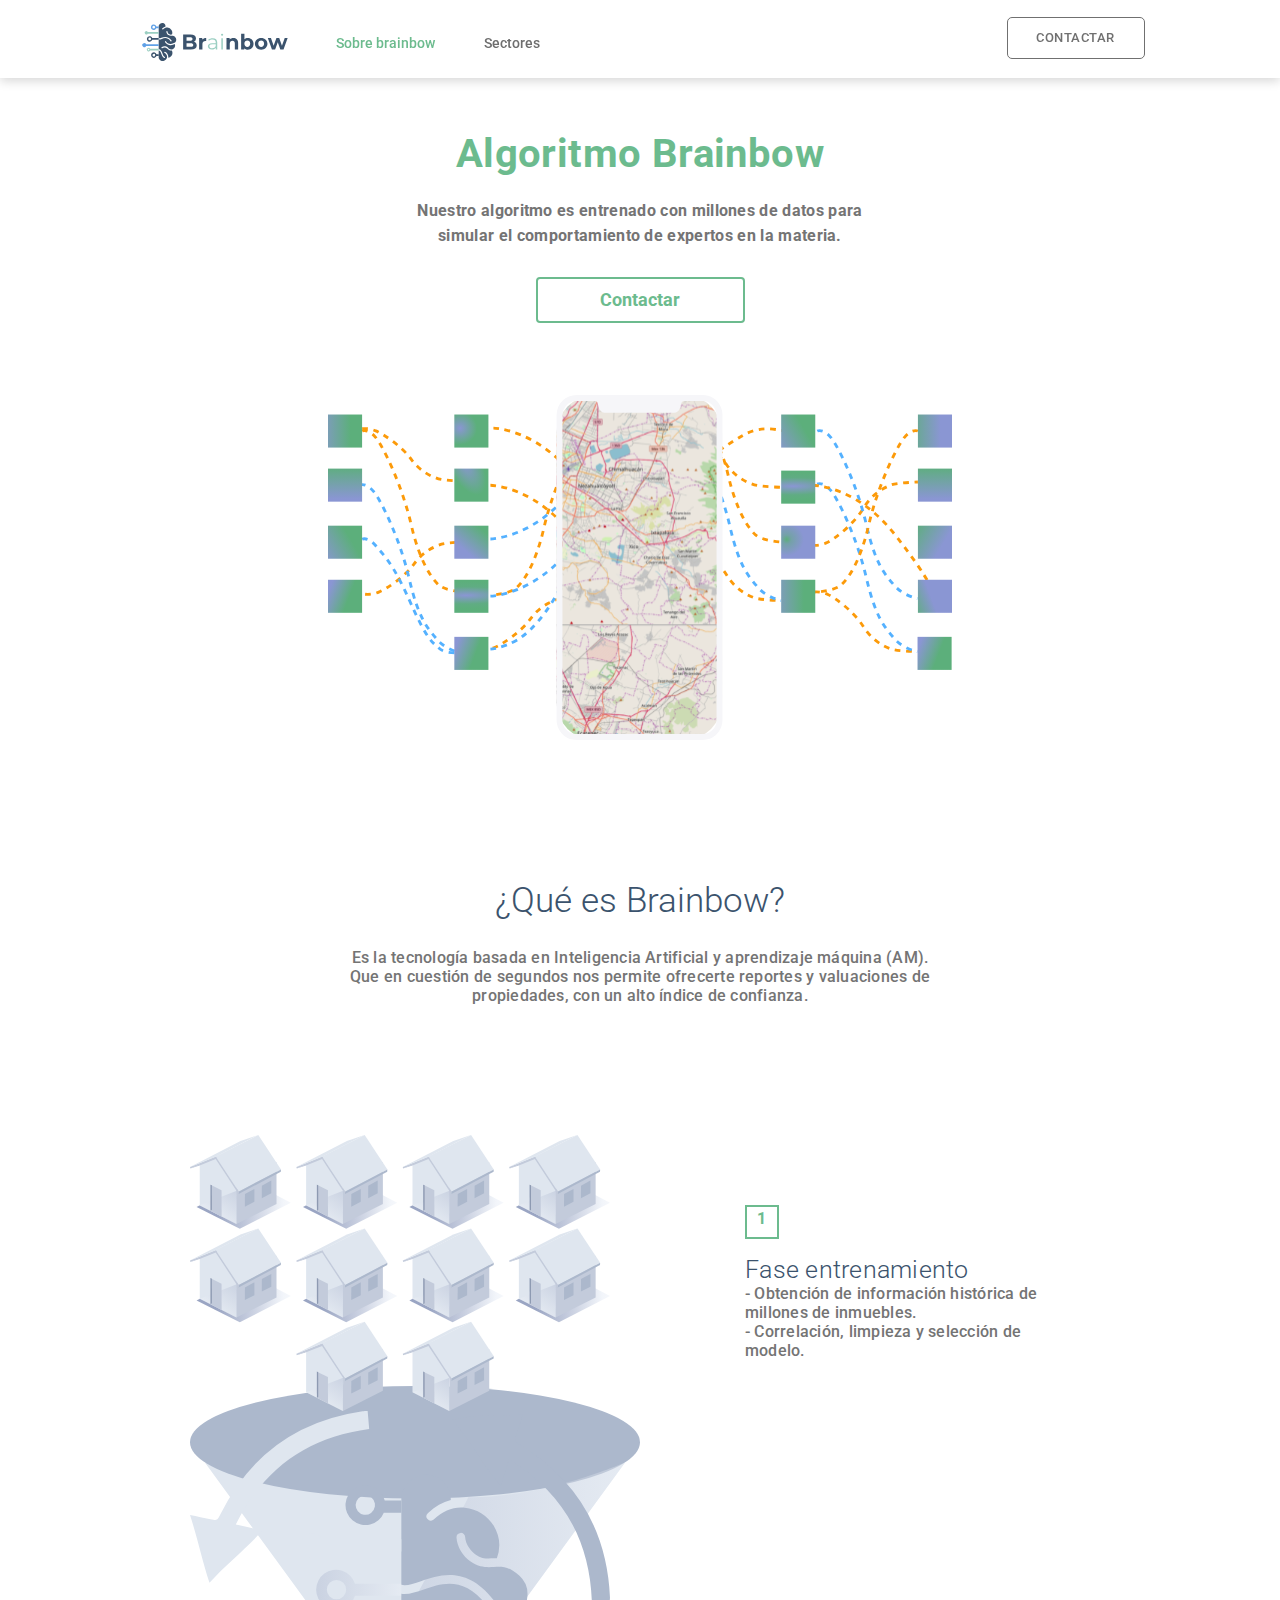
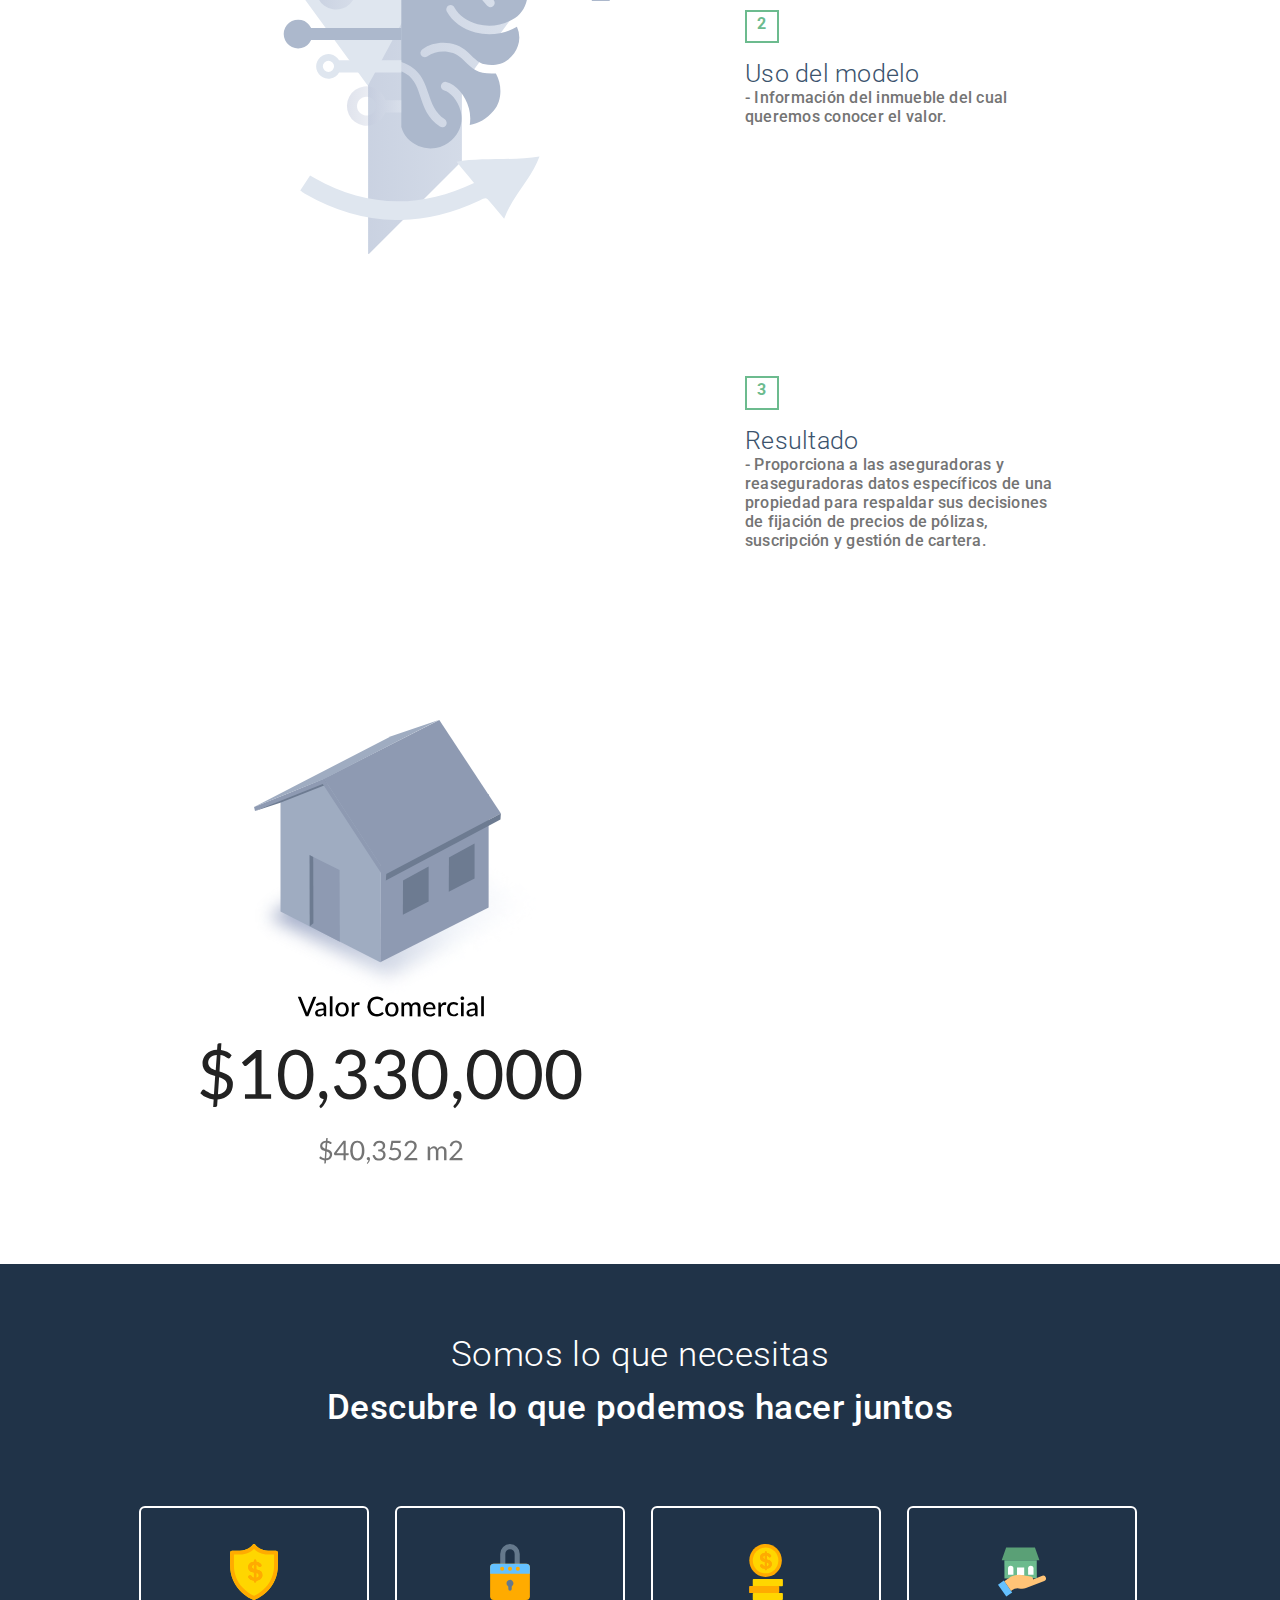
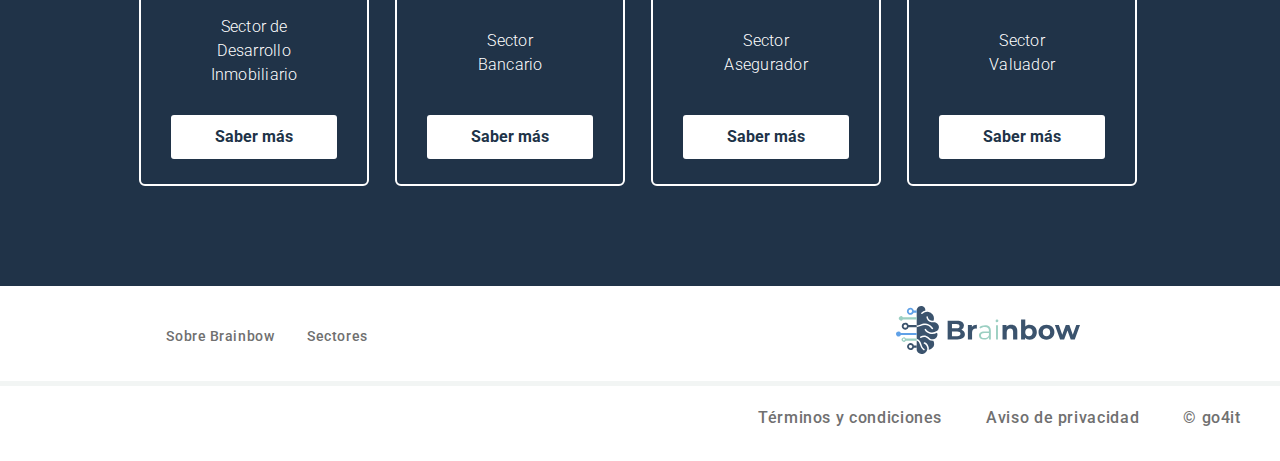
==== commit c646b70f: "Agrego imagen Brainbow en about" ====
--- a/about.html
+++ b/about.html
@@ -53,7 +53,7 @@
               </div>
               <div class="col-xs-12 col-sm-12 col-md-12 col-lg-12 col-xl-12 pl-1 pr-1">
                   <img src="img/algoritmo1.svg" class="img-responsive imagen1-about">
-                  <img src="img/algoritmo2.svg" class="img-responsive imagen1-2-about">
+                  <!--<img src="img/algoritmo2.svg" class="img-responsive imagen1-2-about"> Imagen solo a la mitad-->
               </div>
               <div class="col-xs-12 col-sm-12 col-md-12 col-lg-12 col-xl-12">
                   <p class="texto3-about">¿Qué es Brainbow?</p>
@@ -64,6 +64,7 @@
                       <img src="img/Recurso29.svg" class="img-responsive imagen2-about">
                       <img src="img/Recurso28.svg" class="img-responsive imagen2-2-about">
                       <img src="img/Recurso30.svg" class="img-responsive imagen3-about">
+                      <img src="img/Brainbow_proceso.svg" class="img-responsive imagen5-about"> <!-- Agrego imagen cerebro -->
                       <img src="img/Recurso27.svg" class="img-responsive imagen3-2-about">
                       <img src="img/Recurso26.svg" class="img-responsive imagen4-about">
                   </div>
--- a/css/about.css
+++ b/css/about.css
@@ -1324,9 +1324,12 @@
     margin-left: -100px;
   }
 
-  .imagen1-about{
-    display:none;
-  }
+    .imagen1-about {
+        /*display:none; */
+        width: 80%;
+        margin-top: -25px;
+        margin-bottom: 0px;
+    }
 
   .imagen1-2-about{
     display: block;
@@ -1694,17 +1697,44 @@
 
 @media only screen and (max-width:320px){
 
+  .num-about {
+        border: 2px solid #6CBB8E;
+        text-align: center;
+        font-size: 16px;
+        font-weight: 700;
+        font-family: 'Roboto', sans-serif;
+        line-height: 25px; /*23*/
+        letter-spacing: 0;
+        color: #6CBB8E;
+        width: 33.5px; /* 33.5 */
+        height: 33.5px;
+        opacity: 1;
+        margin-bottom: 7px;
+    }
+
   .textonum{
     text-align: center;
-    font-size: 16px;
+    font-size: 13px;
     font-weight: 500;
     font-family: 'Roboto', sans-serif;
     line-height: 19px;
     letter-spacing: 0.24px;
     color: #747474;
     opacity: 1;
-    margin-bottom: 300px;
-  }
+    margin-bottom: 285px; /*300*/
+  }
+
+    .titulonum {
+        text-align: left;
+        font-size: 20px;
+        font-weight: 300;
+        font-family: 'Roboto', sans-serif;
+        line-height: 29px;
+        letter-spacing: 0.25px;
+        color: #3B536D;
+        opacity: 1;
+    }
+
 
   .txn3{
     margin-bottom: 220px;
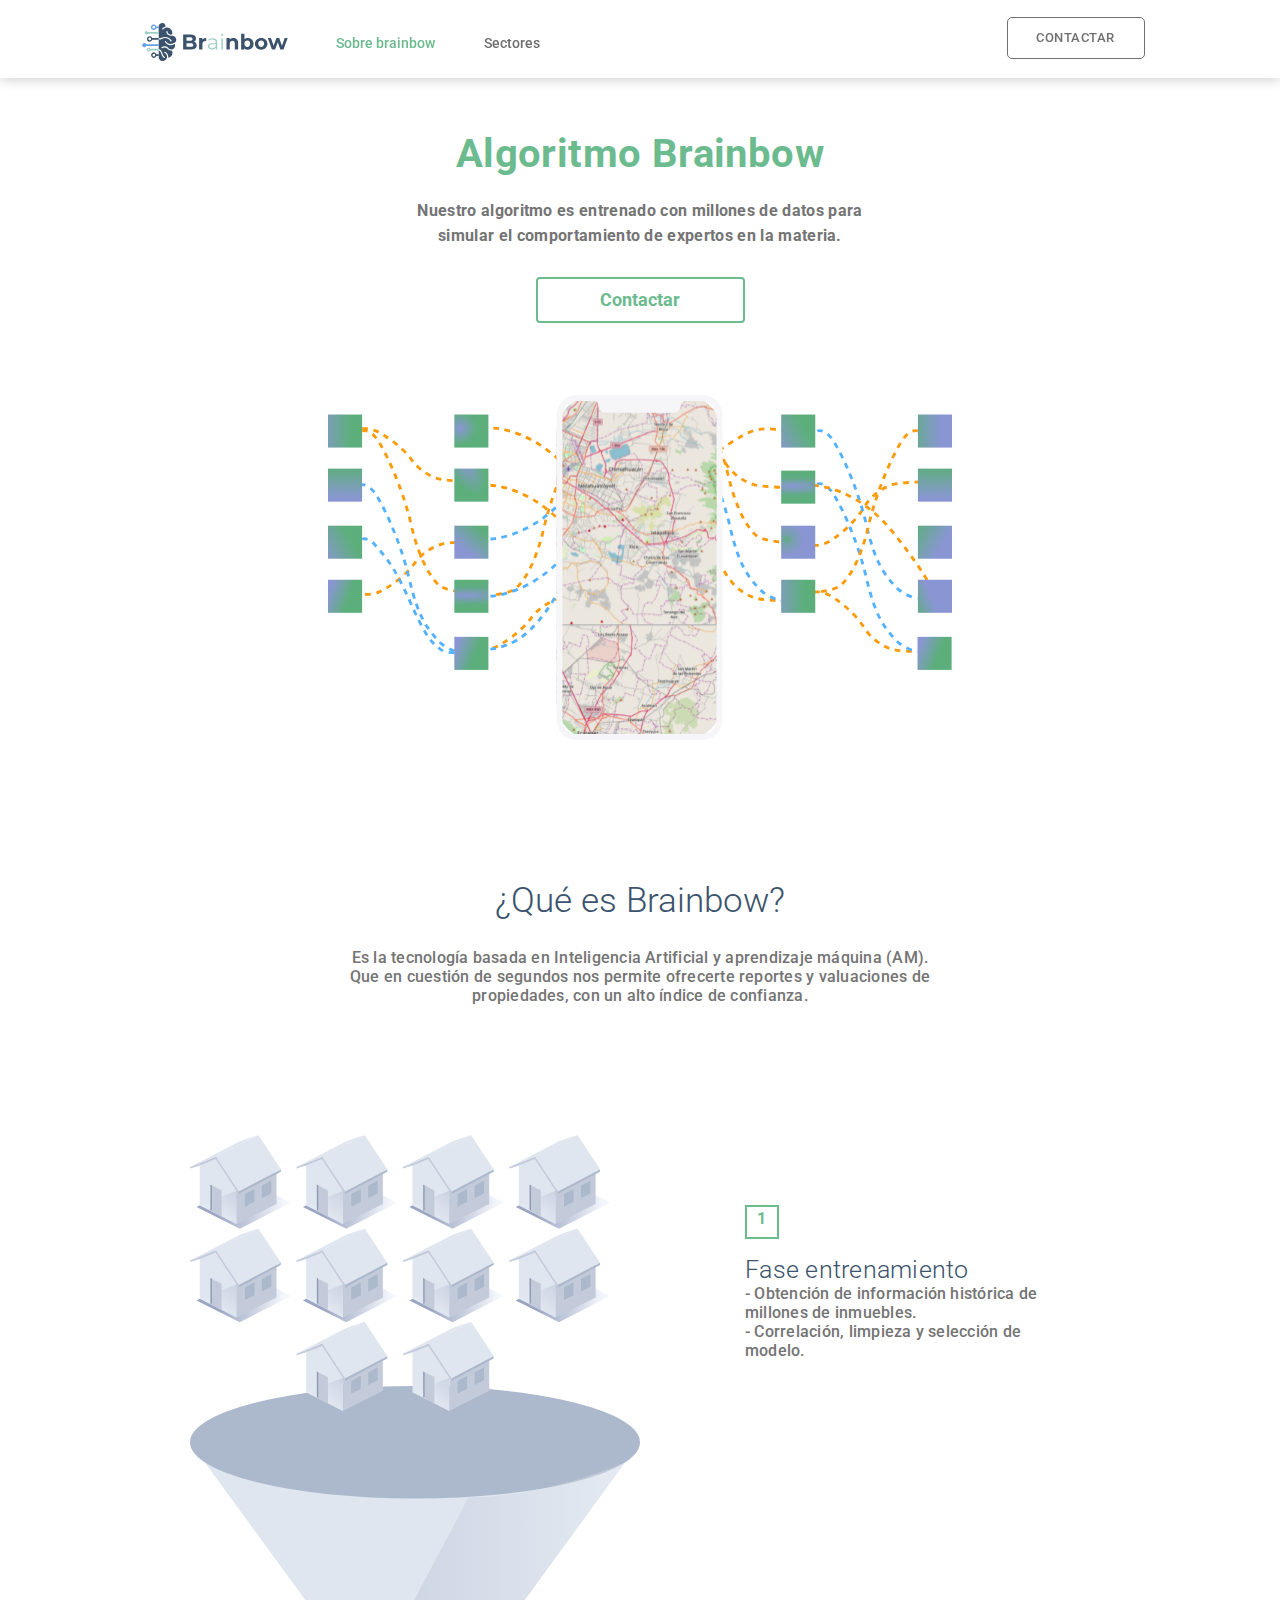
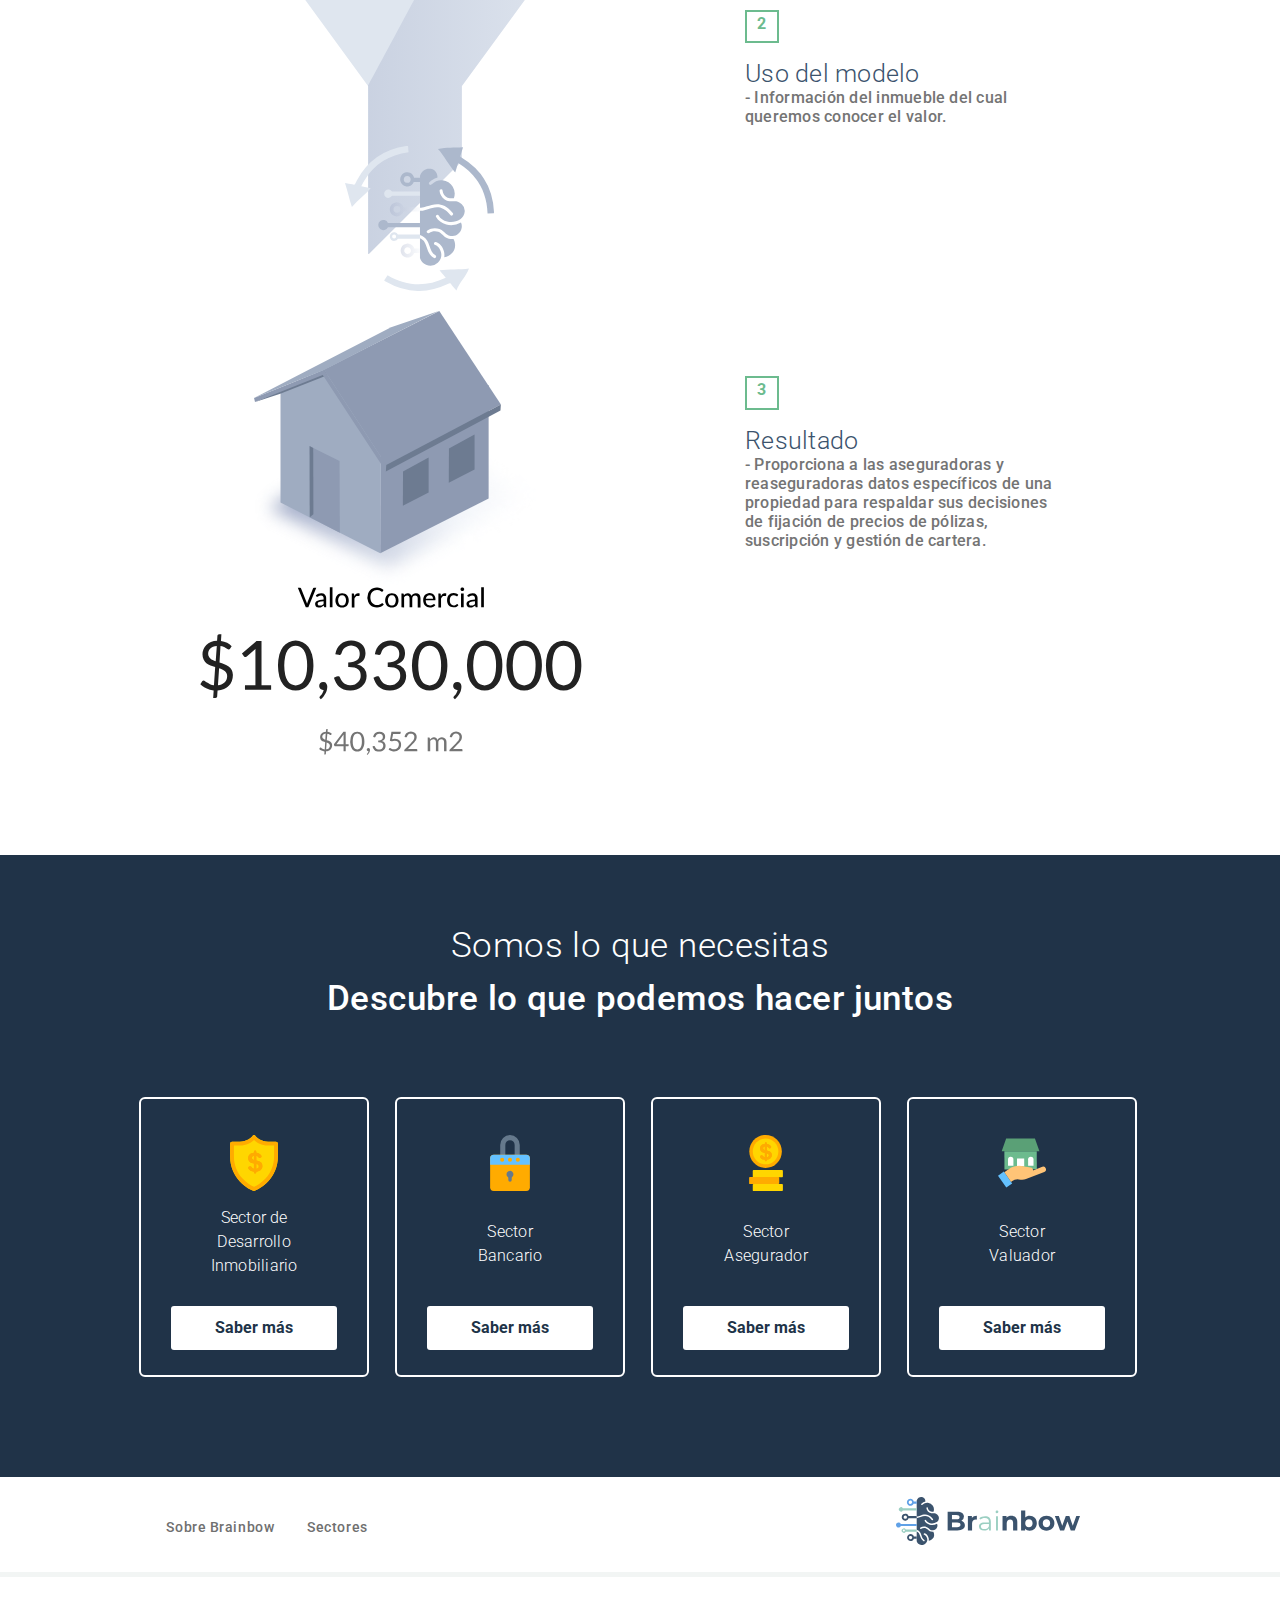
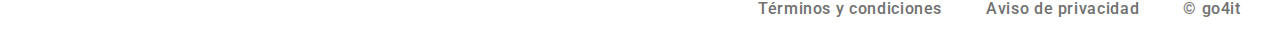
==== commit 7517a353: "Acomodan elementos de about" ====
--- a/about.html
+++ b/about.html
@@ -72,9 +72,9 @@
                       <p class="num-about">1</p>
                       <p class="textonum"><span class="titulonum">Fase entrenamiento<br></span>- Obtención de información histórica de millones de inmuebles.<br>
                       - Correlación, limpieza y selección de modelo.</p>
-                      <p class="num-about">2</p>
+                      <p class="num-about num2">2</p>
                       <p class="textonum txn3"><span class="titulonum">Uso del modelo<br></span>- Información del inmueble del cual queremos conocer el valor.</p>
-                      <p class="num-about">3</p>
+                      <p class="num-about num3">3</p>
                       <p class="textonum txn4" style="margin-bottom:0;"><span class="titulonum">Resultado<br></span>- Proporciona a las aseguradoras y reaseguradoras datos específicos de una propiedad para respaldar sus decisiones de fijación de precios de pólizas, suscripción y gestión de cartera.</p>
                   </div>
               </div>
--- a/css/about.css
+++ b/css/about.css
@@ -218,6 +218,13 @@
   margin-bottom: 100px;
 }
 
+.imagen5-about { /*BRANINBOW_PROCESO*/
+    position: absolute;
+    width: 33%; /*Tamaño de la imagen*/
+    margin-left: 155px; /*Derecha o izquierda*/
+    margin-top: 335px; /*72px*/ /*Arriba o abajo*/
+}
+
 .num-about{
   border: 2px solid #6CBB8E;
   text-align: center;
@@ -817,6 +824,7 @@
 }
 
 @media only screen and (max-width:1024px) and (min-width:992px) {
+
     .card-seccion6 {
         width: 200px;
         height: 250px;
@@ -969,6 +977,13 @@
     margin-bottom: 100px;
   }
 
+  .imagen5-about{ /*BRAINBOW_PROCESO*/
+      position:absolute;
+      width: 26%;
+      margin-left: 35px;
+      margin-top: 230px;
+  }
+
   .textonum{
     margin-bottom: 120px;
   }
@@ -1324,12 +1339,12 @@
     margin-left: -100px;
   }
 
-    .imagen1-about {
-        /*display:none; */
-        width: 80%;
-        margin-top: -25px;
-        margin-bottom: 0px;
-    }
+  .imagen1-about {
+    /*display:none; */
+    width: 80%;
+    margin-top: -25px;
+    margin-bottom: 0px;
+  }
 
   .imagen1-2-about{
     display: block;
@@ -1384,13 +1399,26 @@
     margin-left: 50px;
   }
 
-  .num-about{
+  .imagen5-about { /*BRAINBOW_PROCESO*/
+    position: absolute;
+    width: 21.5%;
+    margin-left: -20px;
+    margin-top: 190px;   
+  }
+
+  .num-about {
     width: 33.5px;
     height: 33.5px;
-    margin-left: 105px;
-    opacity: 1;
-  }
-
+    opacity: 1;
+    margin-left: 100px; /*BRAINBOW_PROCESO*/
+    margin-top: -20px; /*BRAINBOW_PROCESO*/
+  }
+  .num2{
+    margin-top: -100%;
+  }  
+  .num3{
+    margin-top: -50%;
+  }
   .titulonum{
     text-align: center;
     font-size: 25px;
@@ -1411,11 +1439,11 @@
     letter-spacing: 0.24px;
     color: #747474;
     opacity: 1;
-    margin-bottom: 340px;
+    margin-bottom: 550px; /*340px-BRAINBOW_PROCESO*/
   }
 
   .txn3{
-    margin-bottom: 280px;
+    margin-bottom: 320px; /*280px-BRAINBO_PROCESO*/
   }
 
   .columna2{
@@ -1697,7 +1725,7 @@
 
 @media only screen and (max-width:320px){
 
-  .num-about {
+    .num-about {
         border: 2px solid #6CBB8E;
         text-align: center;
         font-size: 16px;
@@ -1706,10 +1734,12 @@
         line-height: 25px; /*23*/
         letter-spacing: 0;
         color: #6CBB8E;
-        width: 33.5px; /* 33.5 */
+        width: 33.5px;
         height: 33.5px;
         opacity: 1;
         margin-bottom: 7px;
+        margin-left: 80px; /*BRAINBOW_PROCESO*/
+        margin-top: 9px; /*BRAINBOW_PROCESO*/
     }
 
   .textonum{
@@ -1733,6 +1763,13 @@
         letter-spacing: 0.25px;
         color: #3B536D;
         opacity: 1;
+    }
+
+    .imagen5-about { /*BRAINBOW_PROCESO*/
+        position: absolute;
+        width: 21%;
+        margin-left: -14px;
+        margin-top: 162px;
     }
 
 
